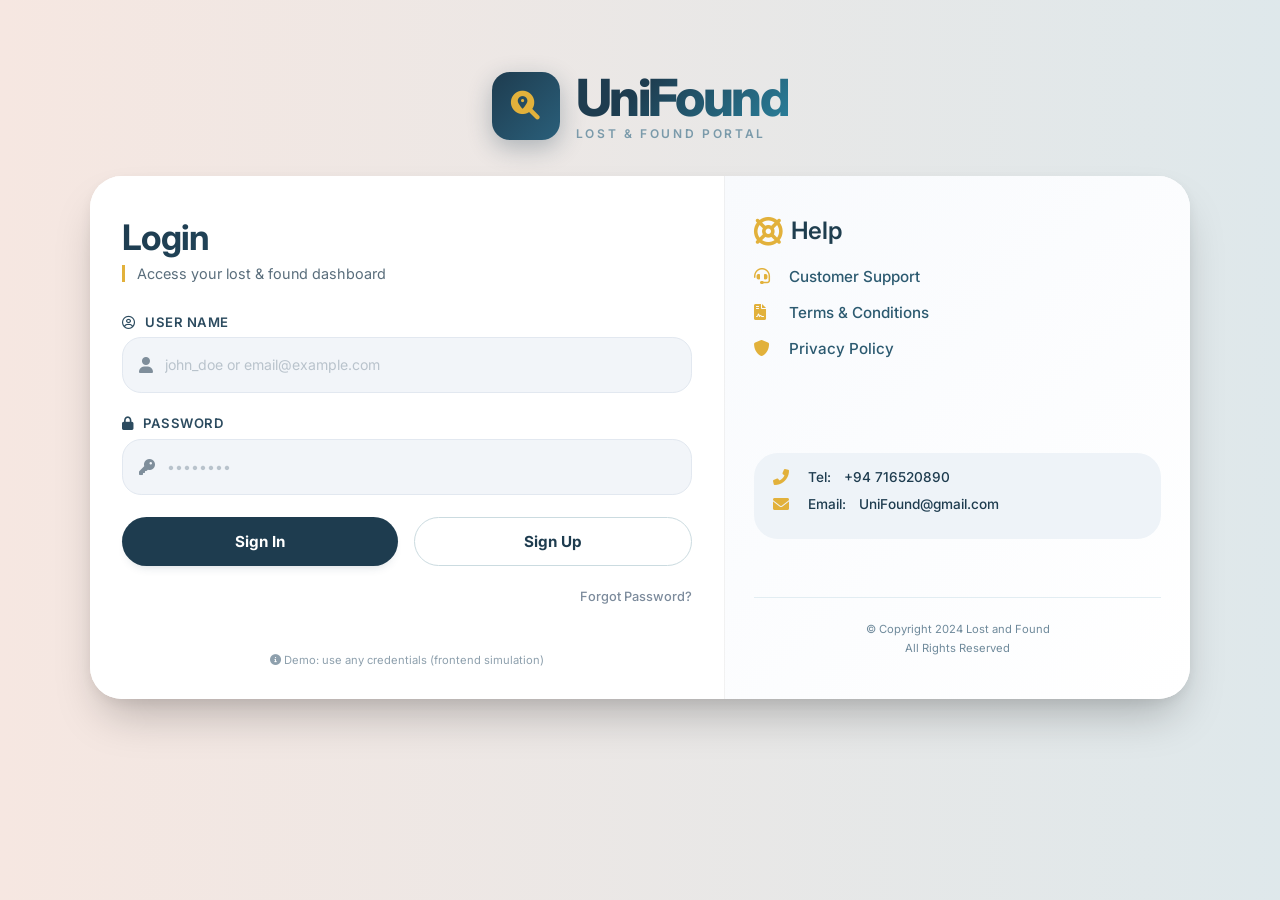
==== Login/Login.html @ 01e574b0 "Add files via upload" ====
<!DOCTYPE html>
<html lang="en">
<head>
  <meta charset="UTF-8">
  <meta name="viewport" content="width=device-width, initial-scale=1.0, user-scalable=yes">
  <title>UniFound - Lost and Found | Login Portal</title>
  <link href="https://fonts.googleapis.com/css2?family=Inter:opsz,wght@14..32,300;14..32,400;14..32,500;14..32,600;14..32,700&display=swap" rel="stylesheet">
  <link rel="stylesheet" href="https://cdnjs.cloudflare.com/ajax/libs/font-awesome/6.0.0-beta3/css/all.min.css">
  <style>
    * { margin: 0; padding: 0; box-sizing: border-box; }

    body {
      background: linear-gradient(270deg, #f6e7e1, #dff5c7, #c7e9f5, #f6e7e1);
      background-size: 600% 600%;
      animation: gradientMove 12s ease infinite;
      font-family: 'Inter', sans-serif;
      min-height: 100vh;
      padding: 1.5rem 1.5rem 3rem;
      display: flex;
      align-items: flex-start;
      justify-content: center;
    }

    @keyframes gradientMove {
      0%   { background-position: 0% 50%; }
      50%  { background-position: 100% 50%; }
      100% { background-position: 0% 50%; }
    }

    .page-wrapper {
      display: flex;
      flex-direction: column;
      align-items: center;
      width: 100%;
      padding-top: 3rem;
    }

    /* ── BRAND HEADER ── */
    .main-title {
      display: flex;
      align-items: center;
      justify-content: center;
      gap: 1rem;
      margin-bottom: 36px;
    }
    .brand-icon {
      width: 68px; height: 68px;
      background: linear-gradient(135deg, #1E3C4F, #2A5F7A);
      border-radius: 18px;
      display: flex; align-items: center; justify-content: center;
      box-shadow: 0 8px 24px rgba(30,60,79,0.3);
      flex-shrink: 0;
    }
    .brand-icon i { color: #e2b13b; font-size: 1.8rem; }
    .brand-text { display: flex; flex-direction: column; align-items: flex-start; line-height: 1; }
    .brand-name {
      font-size: 3.2rem; font-weight: 800; letter-spacing: -0.05em;
      background: linear-gradient(135deg, #1E3C4F 30%, #2A7F9A);
      -webkit-background-clip: text; background-clip: text; color: transparent;
    }
    .brand-tagline {
      font-size: 0.75rem; font-weight: 600; letter-spacing: 0.22em;
      text-transform: uppercase; color: #7a9aaa; margin-top: 5px;
    }

    /* ── VIEWS ── */
    .view { display: none; width: 100%; max-width: 1100px; }
    .view.active { display: block; }

    /* ── SHARED CARD ── */
    .card {
      width: 100%;
      background: #ffffff;
      border-radius: 2rem;
      box-shadow: 0 25px 45px -12px rgba(0,0,0,0.25), 0 4px 12px rgba(0,0,0,0.05);
      overflow: hidden;
    }

    /* ══════════════════════════════════
       LOGIN
    ══════════════════════════════════ */
    .login-grid { display: flex; flex-wrap: wrap; }

    .form-section {
      flex: 1.4; background: white;
      padding: 2.5rem 2rem 2rem;
    }
    .info-section {
      flex: 1;
      background: linear-gradient(135deg, #f8fafd 0%, #ffffff 100%);
      border-left: 1px solid rgba(0,0,0,0.05);
      padding: 2.5rem 1.8rem;
      display: flex; flex-direction: column; justify-content: space-between;
    }
    .login-title {
      font-size: 2.2rem; font-weight: 700; letter-spacing: -0.02em;
      background: linear-gradient(135deg, #1E3C4F, #2A5F7A);
      -webkit-background-clip: text; background-clip: text; color: transparent;
      margin-bottom: 0.4rem;
    }
    .login-sub {
      color: #5a6e7c; font-size: 0.9rem; font-weight: 400;
      margin-bottom: 2rem;
      border-left: 3px solid #e2b13b; padding-left: 0.75rem;
    }
    .help-heading {
      font-size: 1.5rem; font-weight: 600; color: #1f3e4f;
      margin-bottom: 1.2rem;
    }
    .help-links { list-style: none; margin-bottom: 2.5rem; }
    .help-links li { margin-bottom: 1rem; }
    .help-links a {
      text-decoration: none; font-weight: 500; color: #2c5a70;
      display: inline-flex; align-items: center; gap: 0.6rem;
      font-size: 0.95rem; transition: 0.2s;
    }
    .help-links a i { width: 1.6rem; font-size: 1rem; color: #e2b13b; }
    .help-links a:hover { color: #e2b13b; transform: translateX(4px); }

    .contact-details {
      margin-top: 1rem; background: #eef3f8;
      border-radius: 1.5rem; padding: 1rem 1.2rem;
    }
    .contact-details p {
      display: flex; align-items: center; gap: 0.8rem;
      font-size: 0.85rem; font-weight: 500; color: #1e3c4f; margin-bottom: 0.7rem;
    }
    .contact-details p i { width: 1.4rem; font-size: 1rem; color: #e2b13b; }
    .contact-details a { text-decoration: none; color: #1e3c4f; transition: color 0.2s; }
    .contact-details a:hover { color: #e2b13b; }
    .copyright {
      border-top: 1px solid #e2edf2; margin-top: 1.2rem;
      padding-top: 1.5rem; font-size: 0.7rem; color: #6f8a9b; text-align: center;
    }
    .copyright p { margin-bottom: 0.3rem; }

    /* ══════════════════════════════════
       REGISTER
    ══════════════════════════════════ */
    .reg-view .card { max-width: 780px; margin: 0 auto; }

    .reg-header {
      background: linear-gradient(135deg, #1E3C4F, #2A5F7A);
      padding: 2rem 2.5rem 1.6rem;
    }
    .reg-header-title {
      font-size: 1.8rem; font-weight: 700; color: #fff;
      letter-spacing: -0.02em; margin-bottom: 0.3rem;
    }
    .reg-header-sub {
      font-size: 0.85rem; color: rgba(255,255,255,0.65);
      border-left: 3px solid #e2b13b; padding-left: 0.75rem;
    }
    .reg-body { padding: 2rem 2.5rem 2.5rem; }

    .form-row { display: flex; gap: 1.2rem; flex-wrap: wrap; }
    .form-row .input-group { flex: 1; min-width: 200px; }

    .section-label {
      font-size: 0.7rem; font-weight: 700; letter-spacing: 0.15em;
      text-transform: uppercase; color: #b0c4cf;
      display: flex; align-items: center; gap: 0.6rem;
      margin: 0.4rem 0 1.2rem;
    }
    .section-label::before, .section-label::after {
      content: ''; flex: 1; height: 1px; background: #e8eff4;
    }

    .strength-bar-wrap {
      height: 4px; background: #e2e8f0; border-radius: 99px;
      margin-top: 6px; overflow: hidden;
    }
    .strength-bar { height: 100%; width: 0; border-radius: 99px; transition: width 0.3s, background 0.3s; }
    .strength-label { font-size: 0.7rem; color: #9aafba; margin-top: 3px; text-align: right; }

    .terms-row {
      display: flex; align-items: flex-start; gap: 0.75rem; margin-bottom: 1.6rem;
    }
    .terms-row input[type="checkbox"] {
      margin-top: 3px; accent-color: #1E3C4F;
      width: 16px; height: 16px; flex-shrink: 0; cursor: pointer;
    }
    .terms-row label { font-size: 0.8rem; color: #5a6e7c; line-height: 1.5; cursor: pointer; }
    .terms-row a { color: #1E3C4F; font-weight: 600; text-decoration: none; }
    .terms-row a:hover { color: #e2b13b; }

    .back-to-login {
      text-align: center; margin-top: 1.4rem;
      font-size: 0.82rem; color: #7c8b9c;
    }
    .back-to-login a {
      color: #1E3C4F; font-weight: 600; text-decoration: none; transition: color 0.2s;
    }
    .back-to-login a:hover { color: #e2b13b; }

    /* ══════════════════════════════════
       SHARED FORM ELEMENTS
    ══════════════════════════════════ */
    .input-group { margin-bottom: 1.4rem; display: flex; flex-direction: column; }
    .input-group label {
      font-size: 0.82rem; font-weight: 600;
      text-transform: uppercase; letter-spacing: 0.5px;
      color: #2c4b5f; margin-bottom: 0.45rem;
    }
    .input-wrapper {
      display: flex; align-items: center;
      background: #f2f5f9; border-radius: 1.2rem;
      padding: 0.5rem 1rem; border: 1px solid #e2e8f0; transition: all 0.2s;
    }
    .input-wrapper i { color: #7f8e9b; font-size: 1rem; margin-right: 0.75rem; }
    .input-wrapper input,
    .input-wrapper select {
      border: none; background: transparent; width: 100%;
      font-size: 0.95rem; font-weight: 500; padding: 0.6rem 0;
      outline: none; font-family: 'Inter', sans-serif; color: #1a2c3a;
    }
    .input-wrapper select { cursor: pointer; }
    .input-wrapper input::placeholder { color: #b9c3cc; font-weight: 400; font-size: 0.88rem; }
    .input-wrapper:focus-within {
      border-color: #e2b13b;
      box-shadow: 0 0 0 3px rgba(226,177,59,0.2);
      background: #fff;
    }

    .button-group, .btn-row {
      display: flex; flex-wrap: wrap; gap: 1rem;
      margin-top: 0.5rem; margin-bottom: 1.2rem;
    }
    .btn {
      flex: 1; padding: 0.88rem 0; border-radius: 2.5rem;
      font-weight: 700; font-size: 0.95rem; cursor: pointer;
      transition: all 0.2s ease; text-align: center;
      border: none; font-family: 'Inter', sans-serif;
    }
    .btn-signin, .btn-register {
      background: #1E3C4F; color: white;
      box-shadow: 0 6px 12px -8px rgba(30,60,79,0.3);
    }
    .btn-signin:hover, .btn-register:hover { background: #0f2e3f; transform: translateY(-2px); }
    .btn-signup, .btn-back {
      background: transparent; color: #1E3C4F; border: 1.5px solid #cbdbe0;
    }
    .btn-signup:hover, .btn-back:hover { background: #f0f4fa; border-color: #1E3C4F; }

    .forgot-link { text-align: right; margin: 0.5rem 0 1rem; }
    .forgot-link a {
      font-size: 0.8rem; color: #7c8b9c; text-decoration: none;
      font-weight: 500; transition: color 0.2s;
    }
    .forgot-link a:hover { color: #e2b13b; text-decoration: underline; }

    .toast-msg {
      background: #2c5a70; color: white;
      padding: 0.5rem 1rem; border-radius: 3rem;
      font-size: 0.75rem; font-weight: 500;
      text-align: center; margin-top: 0.75rem;
      opacity: 0; transition: opacity 0.2s; pointer-events: none;
    }
    .toast-msg.show { opacity: 1; }
    .demo-hint { font-size: 0.7rem; text-align: center; margin-top: 1rem; color: #8ea0ad; }

    /* ── RESPONSIVE ── */
    @media (max-width: 780px) {
      .login-grid { flex-direction: column; }
      .info-section { border-left: none; border-top: 1px solid #eef2f6; }
      .form-section { padding: 2rem 1.5rem; }
      .button-group, .btn-row { flex-direction: column; }
      .btn { width: 100%; }
      .reg-header, .reg-body { padding-left: 1.5rem; padding-right: 1.5rem; }
      .form-row { flex-direction: column; gap: 0; }
    }
  </style>
</head>
<body>
<div class="page-wrapper">

  <!-- BRAND (always visible) -->
  <div class="main-title">
    <div class="brand-icon"><i class="fas fa-search-location"></i></div>
    <div class="brand-text">
      <span class="brand-name">UniFound</span>
      <span class="brand-tagline">Lost &amp; Found Portal</span>
    </div>
  </div>

  <!-- ═══════════════════════════════
       VIEW 1 — LOGIN
  ═══════════════════════════════ -->
  <div id="loginView" class="view active">
    <div class="card">
      <div class="login-grid">

        <div class="form-section">
          <div class="login-title">Login</div>
          <div class="login-sub">Access your lost &amp; found dashboard</div>

          <form id="signinForm" action="#" method="post">
            <div class="input-group">
              <label><i class="far fa-user-circle" style="margin-right:6px;"></i> User Name</label>
              <div class="input-wrapper">
                <i class="fas fa-user"></i>
                <input type="text" id="username" name="username" placeholder="john_doe or email@example.com" autocomplete="username">
              </div>
            </div>

            <div class="input-group">
              <label><i class="fas fa-lock" style="margin-right:6px;"></i> Password</label>
              <div class="input-wrapper">
                <i class="fas fa-key"></i>
                <input type="password" id="password" name="password" placeholder="••••••••" autocomplete="current-password">
              </div>
            </div>

            <div class="button-group">
              <button type="submit" class="btn btn-signin">Sign In</button>
              <button type="button" class="btn btn-signup" id="signUpBtn">Sign Up</button>
            </div>

            <div class="forgot-link">
              <a href="#" id="forgotPasswordLink">Forgot Password?</a>
            </div>

            <div id="formFeedback" class="toast-msg"></div>
            <div class="demo-hint">
              <i class="fas fa-info-circle"></i> Demo: use any credentials (frontend simulation)
            </div>
          </form>
        </div>

        <div class="info-section">
          <div>
            <div class="help-heading">
              <i class="fas fa-life-ring" style="font-size:1.8rem;vertical-align:middle;margin-right:8px;color:#e2b13b;"></i>Help
            </div>
            <ul class="help-links">
              <li><a href="#" class="help-link-item" data-help="Customer Support"><i class="fas fa-headset"></i> Customer Support</a></li>
              <li><a href="#" class="help-link-item" data-help="Terms & Conditions"><i class="fas fa-file-contract"></i> Terms &amp; Conditions</a></li>
              <li><a href="#" class="help-link-item" data-help="Privacy Policy"><i class="fas fa-shield-alt"></i> Privacy Policy</a></li>
            </ul>
          </div>

          <div class="contact-details">
            <p><i class="fas fa-phone-alt"></i> Tel: <a href="tel:+94716520890">+94 716520890</a></p>
            <p><i class="fas fa-envelope"></i> Email: <a href="mailto:UniFound@gmail.com">UniFound@gmail.com</a></p>
          </div>

          <div class="copyright">
            <p>© Copyright 2024 Lost and Found</p>
            <p>All Rights Reserved</p>
          </div>
        </div>

      </div>
    </div>
  </div>

  <!-- ═══════════════════════════════
       VIEW 2 — REGISTER
  ═══════════════════════════════ -->
  <div id="registerView" class="view reg-view">
    <div class="card">

      <div class="reg-header">
        <div class="reg-header-title">
          <i class="fas fa-user-plus" style="margin-right:10px;color:#e2b13b;"></i>Create Account
        </div>
        <div class="reg-header-sub">Join UniFound and start reporting lost &amp; found items on campus</div>
      </div>

      <div class="reg-body">
        <form id="registerForm" novalidate>

          <div class="section-label">Personal Information</div>

          <div class="form-row">
            <div class="input-group">
              <label>First Name</label>
              <div class="input-wrapper">
                <i class="fas fa-id-badge"></i>
                <input type="text" id="firstName" placeholder="e.g. John" autocomplete="given-name">
              </div>
            </div>
            <div class="input-group">
              <label>Last Name</label>
              <div class="input-wrapper">
                <i class="fas fa-id-badge"></i>
                <input type="text" id="lastName" placeholder="e.g. Doe" autocomplete="family-name">
              </div>
            </div>
          </div>

          <div class="input-group">
            <label>University Email</label>
            <div class="input-wrapper">
              <i class="fas fa-envelope"></i>
              <input type="email" id="regEmail" placeholder="student@university.edu" autocomplete="email">
            </div>
          </div>

          <div class="form-row">
            <div class="input-group">
              <label>Student / Staff ID</label>
              <div class="input-wrapper">
                <i class="fas fa-hashtag"></i>
                <input type="text" id="studentId" placeholder="e.g. 20210001">
              </div>
            </div>
            <div class="input-group">
              <label>Faculty / Department</label>
              <div class="input-wrapper">
                <i class="fas fa-university"></i>
                <select id="faculty">
                  <option value="" disabled selected>Select your faculty</option>
                  <option>Faculty of Computing</option>
                  <option>Faculty of Engineering</option>
                  <option>Faculty of Business</option>
                  <option>Faculty of Science</option>
                  <option>Faculty of Arts</option>
                  <option>Faculty of Medicine</option>
                  <option>Administrative Staff</option>
                  <option>Other</option>
                </select>
              </div>
            </div>
          </div>

          <div class="section-label">Account Credentials</div>

          <div class="input-group">
            <label>Username</label>
            <div class="input-wrapper">
              <i class="fas fa-user-circle"></i>
              <input type="text" id="regUsername" placeholder="Choose a unique username" autocomplete="username">
            </div>
          </div>

          <div class="input-group">
            <label>Password</label>
            <div class="input-wrapper">
              <i class="fas fa-key"></i>
              <input type="password" id="regPassword" placeholder="Min. 8 characters" autocomplete="new-password">
            </div>
            <div class="strength-bar-wrap"><div class="strength-bar" id="strengthBar"></div></div>
            <div class="strength-label" id="strengthLabel"></div>
          </div>

          <div class="input-group">
            <label>Confirm Password</label>
            <div class="input-wrapper">
              <i class="fas fa-check-circle"></i>
              <input type="password" id="confirmPassword" placeholder="Re-enter your password" autocomplete="new-password">
            </div>
          </div>

          <div class="terms-row">
            <input type="checkbox" id="termsCheck">
            <label for="termsCheck">
              I agree to the <a href="#">Terms &amp; Conditions</a> and <a href="#">Privacy Policy</a> of UniFound.
            </label>
          </div>

          <div class="btn-row">
            <button type="button" class="btn btn-back" id="backBtn">
              <i class="fas fa-arrow-left" style="margin-right:6px;"></i>Back to Login
            </button>
            <button type="submit" class="btn btn-register">
              <i class="fas fa-user-plus" style="margin-right:6px;"></i>Create Account
            </button>
          </div>

          <div id="regFeedback" class="toast-msg"></div>
        </form>

        <div class="back-to-login">
          Already have an account? <a href="#" id="goToLoginLink">Sign in here</a>
        </div>
      </div>
    </div>
  </div>

</div><!-- /page-wrapper -->

<script>
document.addEventListener('DOMContentLoaded', function () {

  const loginView    = document.getElementById('loginView');
  const registerView = document.getElementById('registerView');

  function showLogin() {
    registerView.classList.remove('active');
    loginView.classList.add('active');
    window.scrollTo({ top: 0, behavior: 'smooth' });
  }

  function showRegister() {
    loginView.classList.remove('active');
    registerView.classList.add('active');
    window.scrollTo({ top: 0, behavior: 'smooth' });
  }

  /* ── LOGIN ── */
  const signinForm    = document.getElementById('signinForm');
  const signUpBtn     = document.getElementById('signUpBtn');
  const forgotLink    = document.getElementById('forgotPasswordLink');
  const feedbackDiv   = document.getElementById('formFeedback');
  const usernameInput = document.getElementById('username');
  const passwordInput = document.getElementById('password');

  function showMsg(el, text, isError) {
    el.innerText = text;
    el.style.backgroundColor = isError ? '#bc5a3c' : '#2c5a70';
    el.classList.add('show');
    setTimeout(() => el.classList.remove('show'), 2800);
  }

  signinForm.addEventListener('submit', function (e) {
    e.preventDefault();
    const u = usernameInput.value.trim();
    const p = passwordInput.value.trim();
    if (!u) { showMsg(feedbackDiv, '❓ Please enter your username', true); usernameInput.focus(); return; }
    if (!p) { showMsg(feedbackDiv, '🔒 Password cannot be empty', true); passwordInput.focus(); return; }
    showMsg(feedbackDiv, `✨ Welcome back, ${u}! (demo login successful)`, false);
  });

  signUpBtn.addEventListener('click', showRegister);

  forgotLink.addEventListener('click', function (e) {
    e.preventDefault();
    const hint = usernameInput.value.trim();
    if (hint) {
      showMsg(feedbackDiv, `📧 Password reset link sent to email associated with "${hint}" (demo)`, false);
    } else {
      showMsg(feedbackDiv, '🔑 Please enter your username first to reset password', true);
      usernameInput.focus();
    }
  });

  document.querySelectorAll('.help-link-item').forEach(link => {
    link.addEventListener('click', function (e) {
      e.preventDefault();
      const txt = e.currentTarget.getAttribute('data-help') || e.currentTarget.innerText.trim();
      showMsg(feedbackDiv, `ℹ️ ${txt} page — demo information (coming soon)`, false);
    });
  });

  /* ── REGISTER ── */
  const registerForm  = document.getElementById('registerForm');
  const backBtn       = document.getElementById('backBtn');
  const goToLoginLink = document.getElementById('goToLoginLink');
  const regFeedback   = document.getElementById('regFeedback');
  const regPassword   = document.getElementById('regPassword');
  const strengthBar   = document.getElementById('strengthBar');
  const strengthLabel = document.getElementById('strengthLabel');

  backBtn.addEventListener('click', showLogin);
  goToLoginLink.addEventListener('click', function (e) { e.preventDefault(); showLogin(); });

  regPassword.addEventListener('input', function () {
    const v = this.value;
    let score = 0;
    if (v.length >= 8)           score++;
    if (/[A-Z]/.test(v))         score++;
    if (/[0-9]/.test(v))         score++;
    if (/[^A-Za-z0-9]/.test(v))  score++;
    const levels = [
      { w: '0%',   bg: 'transparent', lbl: '' },
      { w: '25%',  bg: '#e05252',     lbl: 'Weak' },
      { w: '50%',  bg: '#e2b13b',     lbl: 'Fair' },
      { w: '75%',  bg: '#4fb3d4',     lbl: 'Good' },
      { w: '100%', bg: '#4caf7d',     lbl: 'Strong' },
    ];
    const lvl = levels[score] || levels[0];
    strengthBar.style.width      = lvl.w;
    strengthBar.style.background = lvl.bg;
    strengthLabel.textContent    = lvl.lbl;
    strengthLabel.style.color    = lvl.bg;
  });

  registerForm.addEventListener('submit', function (e) {
    e.preventDefault();
    const firstName = document.getElementById('firstName').value.trim();
    const lastName  = document.getElementById('lastName').value.trim();
    const email     = document.getElementById('regEmail').value.trim();
    const studentId = document.getElementById('studentId').value.trim();
    const faculty   = document.getElementById('faculty').value;
    const username  = document.getElementById('regUsername').value.trim();
    const password  = regPassword.value;
    const confirm   = document.getElementById('confirmPassword').value;
    const terms     = document.getElementById('termsCheck').checked;

    if (!firstName)                     { showMsg(regFeedback, '❗ Please enter your first name.', true);            return; }
    if (!lastName)                      { showMsg(regFeedback, '❗ Please enter your last name.', true);             return; }
    if (!email || !email.includes('@')) { showMsg(regFeedback, '📧 Please enter a valid email address.', true);     return; }
    if (!studentId)                     { showMsg(regFeedback, '🪪 Please enter your Student/Staff ID.', true);     return; }
    if (!faculty)                       { showMsg(regFeedback, '🏛️ Please select your faculty.', true);             return; }
    if (!username)                      { showMsg(regFeedback, '👤 Please choose a username.', true);               return; }
    if (password.length < 8)            { showMsg(regFeedback, '🔐 Password must be at least 8 characters.', true); return; }
    if (password !== confirm)           { showMsg(regFeedback, '🔑 Passwords do not match.', true);                 return; }
    if (!terms)                         { showMsg(regFeedback, '📋 Please accept the Terms & Conditions.', true);   return; }

    showMsg(regFeedback, `🎉 Welcome, ${firstName}! Account created. Returning to login…`, false);
    setTimeout(showLogin, 2600);
  });

});
</script>
</body>
</html>
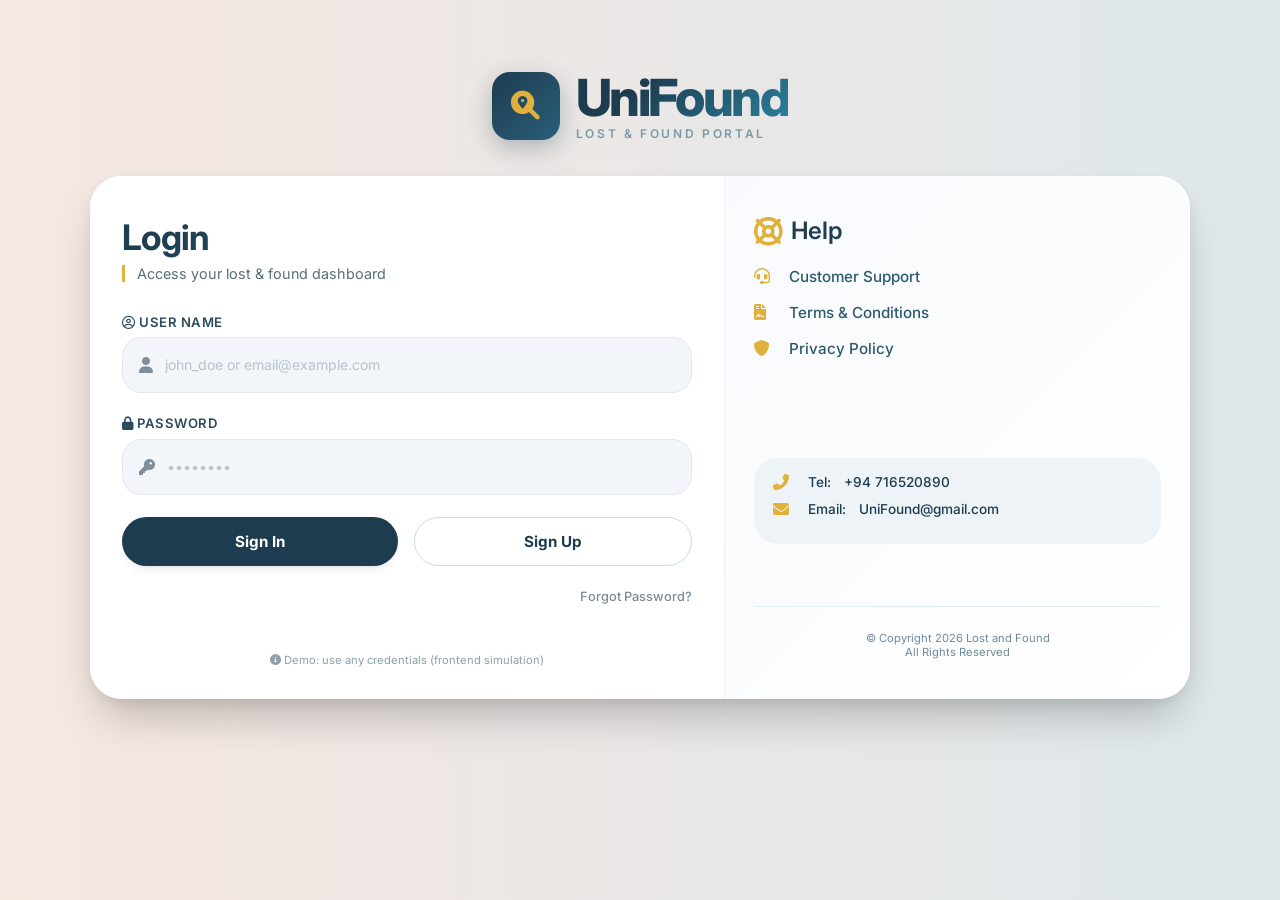
==== commit 26b4c93a: "Update print statement from 'Hello' to 'Goodbye'" ====
--- a/Login/Login.html
+++ b/Login/Login.html
@@ -1,608 +1,1549 @@
 <!DOCTYPE html>
 <html lang="en">
 <head>
-  <meta charset="UTF-8">
-  <meta name="viewport" content="width=device-width, initial-scale=1.0, user-scalable=yes">
-  <title>UniFound - Lost and Found | Login Portal</title>
-  <link href="https://fonts.googleapis.com/css2?family=Inter:opsz,wght@14..32,300;14..32,400;14..32,500;14..32,600;14..32,700&display=swap" rel="stylesheet">
-  <link rel="stylesheet" href="https://cdnjs.cloudflare.com/ajax/libs/font-awesome/6.0.0-beta3/css/all.min.css">
-  <style>
-    * { margin: 0; padding: 0; box-sizing: border-box; }
-
-    body {
-      background: linear-gradient(270deg, #f6e7e1, #dff5c7, #c7e9f5, #f6e7e1);
-      background-size: 600% 600%;
-      animation: gradientMove 12s ease infinite;
-      font-family: 'Inter', sans-serif;
-      min-height: 100vh;
-      padding: 1.5rem 1.5rem 3rem;
-      display: flex;
-      align-items: flex-start;
-      justify-content: center;
-    }
-
-    @keyframes gradientMove {
-      0%   { background-position: 0% 50%; }
-      50%  { background-position: 100% 50%; }
-      100% { background-position: 0% 50%; }
-    }
-
-    .page-wrapper {
-      display: flex;
-      flex-direction: column;
-      align-items: center;
-      width: 100%;
-      padding-top: 3rem;
-    }
-
-    /* ── BRAND HEADER ── */
-    .main-title {
-      display: flex;
-      align-items: center;
-      justify-content: center;
-      gap: 1rem;
-      margin-bottom: 36px;
-    }
-    .brand-icon {
-      width: 68px; height: 68px;
-      background: linear-gradient(135deg, #1E3C4F, #2A5F7A);
-      border-radius: 18px;
-      display: flex; align-items: center; justify-content: center;
-      box-shadow: 0 8px 24px rgba(30,60,79,0.3);
-      flex-shrink: 0;
-    }
-    .brand-icon i { color: #e2b13b; font-size: 1.8rem; }
-    .brand-text { display: flex; flex-direction: column; align-items: flex-start; line-height: 1; }
-    .brand-name {
-      font-size: 3.2rem; font-weight: 800; letter-spacing: -0.05em;
-      background: linear-gradient(135deg, #1E3C4F 30%, #2A7F9A);
-      -webkit-background-clip: text; background-clip: text; color: transparent;
-    }
-    .brand-tagline {
-      font-size: 0.75rem; font-weight: 600; letter-spacing: 0.22em;
-      text-transform: uppercase; color: #7a9aaa; margin-top: 5px;
-    }
-
-    /* ── VIEWS ── */
-    .view { display: none; width: 100%; max-width: 1100px; }
-    .view.active { display: block; }
-
-    /* ── SHARED CARD ── */
-    .card {
-      width: 100%;
-      background: #ffffff;
-      border-radius: 2rem;
-      box-shadow: 0 25px 45px -12px rgba(0,0,0,0.25), 0 4px 12px rgba(0,0,0,0.05);
-      overflow: hidden;
-    }
-
-    /* ══════════════════════════════════
-       LOGIN
-    ══════════════════════════════════ */
-    .login-grid { display: flex; flex-wrap: wrap; }
-
-    .form-section {
-      flex: 1.4; background: white;
-      padding: 2.5rem 2rem 2rem;
-    }
-    .info-section {
-      flex: 1;
-      background: linear-gradient(135deg, #f8fafd 0%, #ffffff 100%);
-      border-left: 1px solid rgba(0,0,0,0.05);
-      padding: 2.5rem 1.8rem;
-      display: flex; flex-direction: column; justify-content: space-between;
-    }
-    .login-title {
-      font-size: 2.2rem; font-weight: 700; letter-spacing: -0.02em;
-      background: linear-gradient(135deg, #1E3C4F, #2A5F7A);
-      -webkit-background-clip: text; background-clip: text; color: transparent;
-      margin-bottom: 0.4rem;
-    }
-    .login-sub {
-      color: #5a6e7c; font-size: 0.9rem; font-weight: 400;
-      margin-bottom: 2rem;
-      border-left: 3px solid #e2b13b; padding-left: 0.75rem;
-    }
-    .help-heading {
-      font-size: 1.5rem; font-weight: 600; color: #1f3e4f;
-      margin-bottom: 1.2rem;
-    }
-    .help-links { list-style: none; margin-bottom: 2.5rem; }
-    .help-links li { margin-bottom: 1rem; }
-    .help-links a {
-      text-decoration: none; font-weight: 500; color: #2c5a70;
-      display: inline-flex; align-items: center; gap: 0.6rem;
-      font-size: 0.95rem; transition: 0.2s;
-    }
-    .help-links a i { width: 1.6rem; font-size: 1rem; color: #e2b13b; }
-    .help-links a:hover { color: #e2b13b; transform: translateX(4px); }
-
-    .contact-details {
-      margin-top: 1rem; background: #eef3f8;
-      border-radius: 1.5rem; padding: 1rem 1.2rem;
-    }
-    .contact-details p {
-      display: flex; align-items: center; gap: 0.8rem;
-      font-size: 0.85rem; font-weight: 500; color: #1e3c4f; margin-bottom: 0.7rem;
-    }
-    .contact-details p i { width: 1.4rem; font-size: 1rem; color: #e2b13b; }
-    .contact-details a { text-decoration: none; color: #1e3c4f; transition: color 0.2s; }
-    .contact-details a:hover { color: #e2b13b; }
-    .copyright {
-      border-top: 1px solid #e2edf2; margin-top: 1.2rem;
-      padding-top: 1.5rem; font-size: 0.7rem; color: #6f8a9b; text-align: center;
-    }
-    .copyright p { margin-bottom: 0.3rem; }
-
-    /* ══════════════════════════════════
-       REGISTER
-    ══════════════════════════════════ */
-    .reg-view .card { max-width: 780px; margin: 0 auto; }
-
-    .reg-header {
-      background: linear-gradient(135deg, #1E3C4F, #2A5F7A);
-      padding: 2rem 2.5rem 1.6rem;
-    }
-    .reg-header-title {
-      font-size: 1.8rem; font-weight: 700; color: #fff;
-      letter-spacing: -0.02em; margin-bottom: 0.3rem;
-    }
-    .reg-header-sub {
-      font-size: 0.85rem; color: rgba(255,255,255,0.65);
-      border-left: 3px solid #e2b13b; padding-left: 0.75rem;
-    }
-    .reg-body { padding: 2rem 2.5rem 2.5rem; }
-
-    .form-row { display: flex; gap: 1.2rem; flex-wrap: wrap; }
-    .form-row .input-group { flex: 1; min-width: 200px; }
-
-    .section-label {
-      font-size: 0.7rem; font-weight: 700; letter-spacing: 0.15em;
-      text-transform: uppercase; color: #b0c4cf;
-      display: flex; align-items: center; gap: 0.6rem;
-      margin: 0.4rem 0 1.2rem;
-    }
-    .section-label::before, .section-label::after {
-      content: ''; flex: 1; height: 1px; background: #e8eff4;
-    }
-
-    .strength-bar-wrap {
-      height: 4px; background: #e2e8f0; border-radius: 99px;
-      margin-top: 6px; overflow: hidden;
-    }
-    .strength-bar { height: 100%; width: 0; border-radius: 99px; transition: width 0.3s, background 0.3s; }
-    .strength-label { font-size: 0.7rem; color: #9aafba; margin-top: 3px; text-align: right; }
-
-    .terms-row {
-      display: flex; align-items: flex-start; gap: 0.75rem; margin-bottom: 1.6rem;
-    }
-    .terms-row input[type="checkbox"] {
-      margin-top: 3px; accent-color: #1E3C4F;
-      width: 16px; height: 16px; flex-shrink: 0; cursor: pointer;
-    }
-    .terms-row label { font-size: 0.8rem; color: #5a6e7c; line-height: 1.5; cursor: pointer; }
-    .terms-row a { color: #1E3C4F; font-weight: 600; text-decoration: none; }
-    .terms-row a:hover { color: #e2b13b; }
-
-    .back-to-login {
-      text-align: center; margin-top: 1.4rem;
-      font-size: 0.82rem; color: #7c8b9c;
-    }
-    .back-to-login a {
-      color: #1E3C4F; font-weight: 600; text-decoration: none; transition: color 0.2s;
-    }
-    .back-to-login a:hover { color: #e2b13b; }
-
-    /* ══════════════════════════════════
-       SHARED FORM ELEMENTS
-    ══════════════════════════════════ */
-    .input-group { margin-bottom: 1.4rem; display: flex; flex-direction: column; }
-    .input-group label {
-      font-size: 0.82rem; font-weight: 600;
-      text-transform: uppercase; letter-spacing: 0.5px;
-      color: #2c4b5f; margin-bottom: 0.45rem;
-    }
-    .input-wrapper {
-      display: flex; align-items: center;
-      background: #f2f5f9; border-radius: 1.2rem;
-      padding: 0.5rem 1rem; border: 1px solid #e2e8f0; transition: all 0.2s;
-    }
-    .input-wrapper i { color: #7f8e9b; font-size: 1rem; margin-right: 0.75rem; }
-    .input-wrapper input,
-    .input-wrapper select {
-      border: none; background: transparent; width: 100%;
-      font-size: 0.95rem; font-weight: 500; padding: 0.6rem 0;
-      outline: none; font-family: 'Inter', sans-serif; color: #1a2c3a;
-    }
-    .input-wrapper select { cursor: pointer; }
-    .input-wrapper input::placeholder { color: #b9c3cc; font-weight: 400; font-size: 0.88rem; }
-    .input-wrapper:focus-within {
-      border-color: #e2b13b;
-      box-shadow: 0 0 0 3px rgba(226,177,59,0.2);
-      background: #fff;
-    }
-
-    .button-group, .btn-row {
-      display: flex; flex-wrap: wrap; gap: 1rem;
-      margin-top: 0.5rem; margin-bottom: 1.2rem;
-    }
-    .btn {
-      flex: 1; padding: 0.88rem 0; border-radius: 2.5rem;
-      font-weight: 700; font-size: 0.95rem; cursor: pointer;
-      transition: all 0.2s ease; text-align: center;
-      border: none; font-family: 'Inter', sans-serif;
-    }
-    .btn-signin, .btn-register {
-      background: #1E3C4F; color: white;
-      box-shadow: 0 6px 12px -8px rgba(30,60,79,0.3);
-    }
-    .btn-signin:hover, .btn-register:hover { background: #0f2e3f; transform: translateY(-2px); }
-    .btn-signup, .btn-back {
-      background: transparent; color: #1E3C4F; border: 1.5px solid #cbdbe0;
-    }
-    .btn-signup:hover, .btn-back:hover { background: #f0f4fa; border-color: #1E3C4F; }
-
-    .forgot-link { text-align: right; margin: 0.5rem 0 1rem; }
-    .forgot-link a {
-      font-size: 0.8rem; color: #7c8b9c; text-decoration: none;
-      font-weight: 500; transition: color 0.2s;
-    }
-    .forgot-link a:hover { color: #e2b13b; text-decoration: underline; }
-
-    .toast-msg {
-      background: #2c5a70; color: white;
-      padding: 0.5rem 1rem; border-radius: 3rem;
-      font-size: 0.75rem; font-weight: 500;
-      text-align: center; margin-top: 0.75rem;
-      opacity: 0; transition: opacity 0.2s; pointer-events: none;
-    }
-    .toast-msg.show { opacity: 1; }
-    .demo-hint { font-size: 0.7rem; text-align: center; margin-top: 1rem; color: #8ea0ad; }
-
-    /* ── RESPONSIVE ── */
-    @media (max-width: 780px) {
-      .login-grid { flex-direction: column; }
-      .info-section { border-left: none; border-top: 1px solid #eef2f6; }
-      .form-section { padding: 2rem 1.5rem; }
-      .button-group, .btn-row { flex-direction: column; }
-      .btn { width: 100%; }
-      .reg-header, .reg-body { padding-left: 1.5rem; padding-right: 1.5rem; }
-      .form-row { flex-direction: column; gap: 0; }
-    }
-  </style>
+    <meta charset="UTF-8">
+    <meta name="viewport" content="width=device-width, initial-scale=1.0, user-scalable=yes">
+    <title>UniFound - Lost and Found Portal</title>
+    <link href="https://fonts.googleapis.com/css2?family=Inter:opsz,wght@14..32,300;14..32,400;14..32,500;14..32,600;14..32,700&display=swap" rel="stylesheet">
+    <link rel="stylesheet" href="https://cdnjs.cloudflare.com/ajax/libs/font-awesome/6.0.0-beta3/css/all.min.css">
+    <style>
+        /* All your existing styles remain exactly the same */
+        * {
+            margin: 0;
+            padding: 0;
+            box-sizing: border-box;
+        }
+
+        /* Auth Screen Styles */
+        .auth-container {
+            background: linear-gradient(270deg, #f6e7e1, #dff5c7, #c7e9f5, #f6e7e1);
+            background-size: 600% 600%;
+            animation: gradientMove 12s ease infinite;
+            font-family: 'Inter', sans-serif;
+            min-height: 100vh;
+            padding: 1.5rem 1.5rem 3rem;
+            display: flex;
+            align-items: flex-start;
+            justify-content: center;
+        }
+
+        @keyframes gradientMove {
+            0% { background-position: 0% 50%; }
+            50% { background-position: 100% 50%; }
+            100% { background-position: 0% 50%; }
+        }
+
+        .page-wrapper {
+            display: flex;
+            flex-direction: column;
+            align-items: center;
+            width: 100%;
+            padding-top: 3rem;
+        }
+
+        .main-title {
+            display: flex;
+            align-items: center;
+            justify-content: center;
+            gap: 1rem;
+            margin-bottom: 36px;
+        }
+        .brand-icon {
+            width: 68px; height: 68px;
+            background: linear-gradient(135deg, #1E3C4F, #2A5F7A);
+            border-radius: 18px;
+            display: flex; align-items: center; justify-content: center;
+            box-shadow: 0 8px 24px rgba(30,60,79,0.3);
+            flex-shrink: 0;
+        }
+        .brand-icon i { color: #e2b13b; font-size: 1.8rem; }
+        .brand-text { display: flex; flex-direction: column; align-items: flex-start; line-height: 1; }
+        .brand-name {
+            font-size: 3.2rem; font-weight: 800; letter-spacing: -0.05em;
+            background: linear-gradient(135deg, #1E3C4F 30%, #2A7F9A);
+            -webkit-background-clip: text; background-clip: text; color: transparent;
+        }
+        .brand-tagline {
+            font-size: 0.75rem; font-weight: 600; letter-spacing: 0.22em;
+            text-transform: uppercase; color: #7a9aaa; margin-top: 5px;
+        }
+
+        .view { display: none; width: 100%; max-width: 1100px; }
+        .view.active { display: block; }
+
+        .card {
+            width: 100%;
+            background: #ffffff;
+            border-radius: 2rem;
+            box-shadow: 0 25px 45px -12px rgba(0,0,0,0.25), 0 4px 12px rgba(0,0,0,0.05);
+            overflow: hidden;
+        }
+
+        .login-grid { display: flex; flex-wrap: wrap; }
+        .form-section {
+            flex: 1.4; background: white;
+            padding: 2.5rem 2rem 2rem;
+        }
+        .info-section {
+            flex: 1;
+            background: linear-gradient(135deg, #f8fafd 0%, #ffffff 100%);
+            border-left: 1px solid rgba(0,0,0,0.05);
+            padding: 2.5rem 1.8rem;
+            display: flex; flex-direction: column; justify-content: space-between;
+        }
+        .login-title {
+            font-size: 2.2rem; font-weight: 700; letter-spacing: -0.02em;
+            background: linear-gradient(135deg, #1E3C4F, #2A5F7A);
+            -webkit-background-clip: text; background-clip: text; color: transparent;
+            margin-bottom: 0.4rem;
+        }
+        .login-sub {
+            color: #5a6e7c; font-size: 0.9rem; font-weight: 400;
+            margin-bottom: 2rem;
+            border-left: 3px solid #e2b13b; padding-left: 0.75rem;
+        }
+        .help-heading {
+            font-size: 1.5rem; font-weight: 600; color: #1f3e4f;
+            margin-bottom: 1.2rem;
+        }
+        .help-links { list-style: none; margin-bottom: 2.5rem; }
+        .help-links li { margin-bottom: 1rem; }
+        .help-links a {
+            text-decoration: none; font-weight: 500; color: #2c5a70;
+            display: inline-flex; align-items: center; gap: 0.6rem;
+            font-size: 0.95rem; transition: 0.2s;
+        }
+        .help-links a i { width: 1.6rem; font-size: 1rem; color: #e2b13b; }
+        .help-links a:hover { color: #e2b13b; transform: translateX(4px); }
+
+        .contact-details {
+            margin-top: 1rem; background: #eef3f8;
+            border-radius: 1.5rem; padding: 1rem 1.2rem;
+        }
+        .contact-details p {
+            display: flex; align-items: center; gap: 0.8rem;
+            font-size: 0.85rem; font-weight: 500; color: #1e3c4f; margin-bottom: 0.7rem;
+        }
+        .contact-details p i { width: 1.4rem; font-size: 1rem; color: #e2b13b; }
+        .contact-details a { text-decoration: none; color: #1e3c4f; transition: color 0.2s; }
+        .contact-details a:hover { color: #e2b13b; }
+        .copyright {
+            border-top: 1px solid #e2edf2; margin-top: 1.2rem;
+            padding-top: 1.5rem; font-size: 0.7rem; color: #6f8a9b; text-align: center;
+        }
+
+        .input-group { margin-bottom: 1.4rem; display: flex; flex-direction: column; }
+        .input-group label {
+            font-size: 0.82rem; font-weight: 600;
+            text-transform: uppercase; letter-spacing: 0.5px;
+            color: #2c4b5f; margin-bottom: 0.45rem;
+        }
+        .input-wrapper {
+            display: flex; align-items: center;
+            background: #f2f5f9; border-radius: 1.2rem;
+            padding: 0.5rem 1rem; border: 1px solid #e2e8f0; transition: all 0.2s;
+        }
+        .input-wrapper i { color: #7f8e9b; font-size: 1rem; margin-right: 0.75rem; }
+        .input-wrapper input,
+        .input-wrapper select {
+            border: none; background: transparent; width: 100%;
+            font-size: 0.95rem; font-weight: 500; padding: 0.6rem 0;
+            outline: none; font-family: 'Inter', sans-serif; color: #1a2c3a;
+        }
+        .input-wrapper select { cursor: pointer; }
+        .input-wrapper input::placeholder { color: #b9c3cc; font-weight: 400; font-size: 0.88rem; }
+        .input-wrapper:focus-within {
+            border-color: #e2b13b;
+            box-shadow: 0 0 0 3px rgba(226,177,59,0.2);
+            background: #fff;
+        }
+
+        .button-group, .btn-row {
+            display: flex; flex-wrap: wrap; gap: 1rem;
+            margin-top: 0.5rem; margin-bottom: 1.2rem;
+        }
+        .btn {
+            flex: 1; padding: 0.88rem 0; border-radius: 2.5rem;
+            font-weight: 700; font-size: 0.95rem; cursor: pointer;
+            transition: all 0.2s ease; text-align: center;
+            border: none; font-family: 'Inter', sans-serif;
+        }
+        .btn-signin, .btn-register {
+            background: #1E3C4F; color: white;
+            box-shadow: 0 6px 12px -8px rgba(30,60,79,0.3);
+        }
+        .btn-signin:hover, .btn-register:hover { background: #0f2e3f; transform: translateY(-2px); }
+        .btn-signup, .btn-back {
+            background: transparent; color: #1E3C4F; border: 1.5px solid #cbdbe0;
+        }
+        .btn-signup:hover, .btn-back:hover { background: #f0f4fa; border-color: #1E3C4F; }
+
+        .forgot-link { text-align: right; margin: 0.5rem 0 1rem; }
+        .forgot-link a {
+            font-size: 0.8rem; color: #7c8b9c; text-decoration: none;
+            font-weight: 500; transition: color 0.2s;
+        }
+        .forgot-link a:hover { color: #e2b13b; text-decoration: underline; }
+
+        .toast-msg {
+            background: #2c5a70; color: white;
+            padding: 0.5rem 1rem; border-radius: 3rem;
+            font-size: 0.75rem; font-weight: 500;
+            text-align: center; margin-top: 0.75rem;
+            opacity: 0; transition: opacity 0.2s; pointer-events: none;
+        }
+        .toast-msg.show { opacity: 1; }
+        .demo-hint { font-size: 0.7rem; text-align: center; margin-top: 1rem; color: #8ea0ad; }
+
+        .reg-view .card { max-width: 780px; margin: 0 auto; }
+        .reg-header {
+            background: linear-gradient(135deg, #1E3C4F, #2A5F7A);
+            padding: 2rem 2.5rem 1.6rem;
+        }
+        .reg-header-title {
+            font-size: 1.8rem; font-weight: 700; color: #fff;
+            letter-spacing: -0.02em; margin-bottom: 0.3rem;
+        }
+        .reg-header-sub {
+            font-size: 0.85rem; color: rgba(255,255,255,0.65);
+            border-left: 3px solid #e2b13b; padding-left: 0.75rem;
+        }
+        .reg-body { padding: 2rem 2.5rem 2.5rem; }
+        .form-row { display: flex; gap: 1.2rem; flex-wrap: wrap; }
+        .form-row .input-group { flex: 1; min-width: 200px; }
+        .section-label {
+            font-size: 0.7rem; font-weight: 700; letter-spacing: 0.15em;
+            text-transform: uppercase; color: #b0c4cf;
+            display: flex; align-items: center; gap: 0.6rem;
+            margin: 0.4rem 0 1.2rem;
+        }
+        .section-label::before, .section-label::after {
+            content: ''; flex: 1; height: 1px; background: #e8eff4;
+        }
+        .strength-bar-wrap {
+            height: 4px; background: #e2e8f0; border-radius: 99px;
+            margin-top: 6px; overflow: hidden;
+        }
+        .strength-bar { height: 100%; width: 0; border-radius: 99px; transition: width 0.3s, background 0.3s; }
+        .strength-label { font-size: 0.7rem; color: #9aafba; margin-top: 3px; text-align: right; }
+        .terms-row {
+            display: flex; align-items: flex-start; gap: 0.75rem; margin-bottom: 1.6rem;
+        }
+        .terms-row input[type="checkbox"] {
+            margin-top: 3px; accent-color: #1E3C4F;
+            width: 16px; height: 16px; flex-shrink: 0; cursor: pointer;
+        }
+        .terms-row label { font-size: 0.8rem; color: #5a6e7c; line-height: 1.5; cursor: pointer; }
+        .terms-row a { color: #1E3C4F; font-weight: 600; text-decoration: none; }
+        .terms-row a:hover { color: #e2b13b; }
+        .back-to-login {
+            text-align: center; margin-top: 1.4rem;
+            font-size: 0.82rem; color: #7c8b9c;
+        }
+        .back-to-login a {
+            color: #1E3C4F; font-weight: 600; text-decoration: none; transition: color 0.2s;
+        }
+        .back-to-login a:hover { color: #e2b13b; }
+
+        @media (max-width: 780px) {
+            .login-grid { flex-direction: column; }
+            .info-section { border-left: none; border-top: 1px solid #eef2f6; }
+            .form-section { padding: 2rem 1.5rem; }
+            .button-group, .btn-row { flex-direction: column; }
+            .btn { width: 100%; }
+            .reg-header, .reg-body { padding-left: 1.5rem; padding-right: 1.5rem; }
+            .form-row { flex-direction: column; gap: 0; }
+        }
+
+        /* Original Home Page Styles - PRESERVED EXACTLY */
+        :root {
+            --primary-red: #e74c3c;
+            --primary-green: #27ae60;
+            --text-dark: #2c3e50;
+            --text-light: #666;
+            --bg-gradient-start: #fff5f5;
+            --bg-gradient-end: #f0fff4;
+            --white: #ffffff;
+            --shadow: 0 4px 6px rgba(0, 0, 0, 0.1);
+            --shadow-hover: 0 8px 15px rgba(0, 0, 0, 0.2);
+        }
+
+        .home-container {
+            font-family: 'Segoe UI', Tahoma, Geneva, Verdana, sans-serif;
+            background: linear-gradient(135deg, var(--bg-gradient-start) 0%, var(--bg-gradient-end) 100%);
+            min-height: 100vh;
+            color: var(--text-dark);
+            overflow-x: hidden;
+        }
+
+        .navbar {
+            display: flex;
+            justify-content: space-between;
+            align-items: center;
+            padding: 1rem 5%;
+            background: rgba(255, 255, 255, 0.9);
+            backdrop-filter: blur(10px);
+            position: fixed;
+            width: 100%;
+            top: 0;
+            z-index: 1000;
+            box-shadow: 0 2px 10px rgba(0, 0, 0, 0.05);
+            animation: slideDown 0.5s ease-out;
+        }
+
+        @keyframes slideDown {
+            from { transform: translateY(-100%); opacity: 0; }
+            to { transform: translateY(0); opacity: 1; }
+        }
+
+        .logo {
+            display: flex;
+            align-items: center;
+            gap: 0.5rem;
+            font-weight: bold;
+            font-size: 1.5rem;
+            color: var(--text-dark);
+        }
+
+        .logo-icon {
+            width: 40px;
+            height: 40px;
+            background: linear-gradient(135deg, #f39c12, #e74c3c);
+            border-radius: 8px;
+            display: flex;
+            align-items: center;
+            justify-content: center;
+            font-size: 1.5rem;
+            animation: bounce 2s infinite;
+        }
+
+        @keyframes bounce {
+            0%, 100% { transform: translateY(0); }
+            50% { transform: translateY(-5px); }
+        }
+
+        .nav-links {
+            display: flex;
+            gap: 2rem;
+            list-style: none;
+        }
+
+        .nav-links a {
+            text-decoration: none;
+            color: var(--text-dark);
+            font-weight: 500;
+            transition: all 0.3s ease;
+            position: relative;
+            cursor: pointer;
+        }
+
+        .nav-links a::after {
+            content: '';
+            position: absolute;
+            bottom: -5px;
+            left: 0;
+            width: 0;
+            height: 2px;
+            background: var(--primary-green);
+            transition: width 0.3s ease;
+        }
+
+        .nav-links a:hover::after,
+        .nav-links a.active::after {
+            width: 100%;
+        }
+
+        .nav-links a:hover {
+            color: var(--primary-green);
+            transform: translateY(-2px);
+        }
+
+        .btn-signout {
+            padding: 0.5rem 1.5rem;
+            border: 2px solid var(--text-dark);
+            background: transparent;
+            border-radius: 25px;
+            cursor: pointer;
+            font-weight: 600;
+            transition: all 0.3s ease;
+        }
+
+        .btn-signout:hover {
+            background: var(--text-dark);
+            color: white;
+            transform: scale(1.05);
+        }
+
+        .hero {
+            display: flex;
+            align-items: center;
+            justify-content: space-between;
+            padding: 8rem 5% 4rem;
+            min-height: 80vh;
+            gap: 4rem;
+        }
+
+        .hero-content {
+            flex: 1;
+            max-width: 600px;
+            animation: fadeInLeft 1s ease-out;
+        }
+
+        @keyframes fadeInLeft {
+            from { opacity: 0; transform: translateX(-50px); }
+            to { opacity: 1; transform: translateX(0); }
+        }
+
+        .hero-title {
+            font-size: 4rem;
+            line-height: 1.1;
+            margin-bottom: 1.5rem;
+            font-weight: 800;
+        }
+
+        .hero-title .highlight-red {
+            color: var(--primary-red);
+            display: inline-block;
+            animation: pulse 2s infinite;
+        }
+
+        .hero-title .highlight-green {
+            color: var(--primary-green);
+            display: inline-block;
+        }
+
+        @keyframes pulse {
+            0%, 100% { transform: scale(1); }
+            50% { transform: scale(1.02); }
+        }
+
+        .hero-subtitle {
+            font-size: 1.1rem;
+            color: var(--text-light);
+            margin-bottom: 2rem;
+            line-height: 1.6;
+        }
+
+        .hero-actions {
+            display: flex;
+            flex-direction: column;
+            gap: 1rem;
+            align-items: flex-start;
+        }
+
+        .action-btn {
+            display: flex;
+            align-items: center;
+            gap: 1rem;
+            padding: 1rem 2rem;
+            border: none;
+            border-radius: 12px;
+            font-size: 1.2rem;
+            font-weight: 700;
+            cursor: pointer;
+            transition: all 0.3s ease;
+            min-width: 200px;
+            position: relative;
+            overflow: hidden;
+        }
+
+        .action-btn::before {
+            content: '';
+            position: absolute;
+            top: 50%;
+            left: 50%;
+            width: 0;
+            height: 0;
+            border-radius: 50%;
+            background: rgba(255, 255, 255, 0.3);
+            transform: translate(-50%, -50%);
+            transition: width 0.6s, height 0.6s;
+        }
+
+        .action-btn:hover::before {
+            width: 300px;
+            height: 300px;
+        }
+
+        .btn-lost {
+            background: linear-gradient(135deg, #e74c3c, #c0392b);
+            color: white;
+            box-shadow: 0 4px 15px rgba(231, 76, 60, 0.4);
+        }
+
+        .btn-found {
+            background: linear-gradient(135deg, #27ae60, #229954);
+            color: white;
+            box-shadow: 0 4px 15px rgba(39, 174, 96, 0.4);
+        }
+
+        .action-btn:hover {
+            transform: translateY(-3px) scale(1.02);
+            box-shadow: 0 8px 25px rgba(0, 0, 0, 0.2);
+        }
+
+        .btn-icon {
+            width: 40px;
+            height: 40px;
+            background: rgba(255, 255, 255, 0.2);
+            border-radius: 8px;
+            display: flex;
+            align-items: center;
+            justify-content: center;
+            font-size: 1.5rem;
+        }
+
+        .hero-images {
+            flex: 1;
+            position: relative;
+            height: 400px;
+            animation: fadeInRight 1s ease-out;
+        }
+
+        @keyframes fadeInRight {
+            from { opacity: 0; transform: translateX(50px); }
+            to { opacity: 1; transform: translateX(0); }
+        }
+
+        .image-stack {
+            position: relative;
+            width: 100%;
+            height: 100%;
+        }
+
+        .hero-img {
+            position: absolute;
+            border-radius: 12px;
+            box-shadow: var(--shadow-hover);
+            transition: all 0.3s ease;
+            object-fit: cover;
+        }
+
+        .hero-img:hover {
+            transform: scale(1.05) rotate(0deg) !important;
+            z-index: 10;
+        }
+
+        .img-1 {
+            width: 280px;
+            height: 200px;
+            top: 0;
+            left: 0;
+            transform: rotate(-5deg);
+            z-index: 3;
+        }
+
+        .img-2 {
+            width: 250px;
+            height: 180px;
+            top: 100px;
+            left: 150px;
+            transform: rotate(5deg);
+            z-index: 2;
+        }
+
+        .img-3 {
+            width: 260px;
+            height: 190px;
+            top: 200px;
+            left: 50px;
+            transform: rotate(-3deg);
+            z-index: 1;
+        }
+
+        .footer {
+            background: rgba(255, 255, 255, 0.8);
+            padding: 3rem 5%;
+            margin-top: 2rem;
+            border-top: 1px solid rgba(0, 0, 0, 0.05);
+        }
+
+        .footer-content {
+            display: grid;
+            grid-template-columns: repeat(4, 1fr);
+            gap: 3rem;
+            max-width: 1200px;
+            margin: 0 auto;
+        }
+
+        .footer-section h3 {
+            font-size: 1.1rem;
+            margin-bottom: 1rem;
+            color: var(--text-dark);
+            position: relative;
+            display: inline-block;
+        }
+
+        .footer-section h3::after {
+            content: '';
+            position: absolute;
+            bottom: -5px;
+            left: 0;
+            width: 30px;
+            height: 2px;
+            background: var(--primary-green);
+        }
+
+        .footer-section ul {
+            list-style: none;
+        }
+
+        .footer-section ul li {
+            margin-bottom: 0.5rem;
+        }
+
+        .footer-section a {
+            color: var(--text-light);
+            text-decoration: none;
+            transition: all 0.3s ease;
+            display: inline-block;
+            cursor: pointer;
+        }
+
+        .footer-section a:hover {
+            color: var(--primary-green);
+            transform: translateX(5px);
+        }
+
+        .footer-logo {
+            width: 60px;
+            height: 60px;
+            background: linear-gradient(135deg, #f39c12, #e74c3c);
+            border-radius: 12px;
+            display: flex;
+            align-items: center;
+            justify-content: center;
+            font-size: 2rem;
+            margin-bottom: 1rem;
+            animation: float 3s ease-in-out infinite;
+        }
+
+        @keyframes float {
+            0%, 100% { transform: translateY(0); }
+            50% { transform: translateY(-10px); }
+        }
+
+        .social-links {
+            display: flex;
+            gap: 1rem;
+            margin-top: 1rem;
+        }
+
+        .social-links a {
+            width: 35px;
+            height: 35px;
+            border-radius: 50%;
+            background: var(--text-dark);
+            color: white;
+            display: flex;
+            align-items: center;
+            justify-content: center;
+            transition: all 0.3s ease;
+        }
+
+        .social-links a:hover {
+            background: var(--primary-green);
+            transform: translateY(-3px);
+        }
+
+        .footer-bottom {
+            text-align: center;
+            margin-top: 2rem;
+            padding-top: 2rem;
+            border-top: 1px solid rgba(0, 0, 0, 0.05);
+            color: var(--text-light);
+            font-size: 0.9rem;
+        }
+
+        .modal {
+            display: none;
+            position: fixed;
+            top: 0;
+            left: 0;
+            width: 100%;
+            height: 100%;
+            background: rgba(0, 0, 0, 0.5);
+            z-index: 2000;
+            align-items: center;
+            justify-content: center;
+            backdrop-filter: blur(5px);
+        }
+
+        .modal.active {
+            display: flex;
+            animation: fadeIn 0.3s ease;
+        }
+
+        @keyframes fadeIn {
+            from { opacity: 0; }
+            to { opacity: 1; }
+        }
+
+        .modal-content {
+            background: white;
+            padding: 2rem;
+            border-radius: 20px;
+            width: 90%;
+            max-width: 500px;
+            position: relative;
+            animation: slideUp 0.3s ease;
+            box-shadow: 0 20px 60px rgba(0, 0, 0, 0.3);
+        }
+
+        @keyframes slideUp {
+            from { transform: translateY(50px); opacity: 0; }
+            to { transform: translateY(0); opacity: 1; }
+        }
+
+        .modal-header {
+            display: flex;
+            justify-content: space-between;
+            align-items: center;
+            margin-bottom: 1.5rem;
+        }
+
+        .modal-title {
+            font-size: 1.5rem;
+            color: var(--text-dark);
+        }
+
+        .close-btn {
+            background: none;
+            border: none;
+            font-size: 1.5rem;
+            cursor: pointer;
+            color: var(--text-light);
+            transition: color 0.3s;
+        }
+
+        .close-btn:hover {
+            color: var(--primary-red);
+            transform: rotate(90deg);
+        }
+
+        .form-group {
+            margin-bottom: 1rem;
+        }
+
+        .form-group label {
+            display: block;
+            margin-bottom: 0.5rem;
+            color: var(--text-dark);
+            font-weight: 500;
+        }
+
+        .form-group input,
+        .form-group textarea,
+        .form-group select {
+            width: 100%;
+            padding: 0.75rem;
+            border: 2px solid #e0e0e0;
+            border-radius: 8px;
+            font-family: inherit;
+            transition: border-color 0.3s;
+        }
+
+        .form-group input:focus,
+        .form-group textarea:focus,
+        .form-group select:focus {
+            outline: none;
+            border-color: var(--primary-green);
+        }
+
+        .submit-btn {
+            width: 100%;
+            padding: 1rem;
+            background: linear-gradient(135deg, var(--primary-green), #229954);
+            color: white;
+            border: none;
+            border-radius: 8px;
+            font-size: 1rem;
+            font-weight: 600;
+            cursor: pointer;
+            transition: all 0.3s;
+        }
+
+        .submit-btn:hover {
+            transform: translateY(-2px);
+            box-shadow: 0 5px 15px rgba(39, 174, 96, 0.4);
+        }
+
+        .toast {
+            position: fixed;
+            bottom: 30px;
+            right: 30px;
+            background: var(--text-dark);
+            color: white;
+            padding: 1rem 2rem;
+            border-radius: 8px;
+            box-shadow: 0 5px 20px rgba(0, 0, 0, 0.3);
+            display: none;
+            align-items: center;
+            gap: 0.5rem;
+            z-index: 3000;
+            animation: slideInRight 0.3s ease;
+        }
+
+        @keyframes slideInRight {
+            from { transform: translateX(100%); opacity: 0; }
+            to { transform: translateX(0); opacity: 1; }
+        }
+
+        .toast.show {
+            display: flex;
+        }
+
+        .toast.success {
+            background: var(--primary-green);
+        }
+
+        .toast.error {
+            background: var(--primary-red);
+        }
+
+        @media (max-width: 968px) {
+            .hero {
+                flex-direction: column;
+                text-align: center;
+                padding-top: 6rem;
+            }
+
+            .hero-title {
+                font-size: 3rem;
+            }
+
+            .hero-actions {
+                align-items: center;
+            }
+
+            .hero-images {
+                height: 300px;
+            }
+
+            .img-1 { width: 200px; height: 150px; }
+            .img-2 { width: 180px; height: 130px; left: 100px; }
+            .img-3 { width: 190px; height: 140px; left: 30px; }
+
+            .footer-content {
+                grid-template-columns: repeat(2, 1fr);
+            }
+
+            .nav-links {
+                display: none;
+            }
+        }
+
+        @media (max-width: 576px) {
+            .footer-content {
+                grid-template-columns: 1fr;
+            }
+            
+            .hero-title {
+                font-size: 2.5rem;
+            }
+        }
+
+        /* Screen visibility */
+        .screen {
+            display: none;
+        }
+        .screen.active {
+            display: block;
+        }
+    </style>
 </head>
 <body>
-<div class="page-wrapper">
-
-  <!-- BRAND (always visible) -->
-  <div class="main-title">
-    <div class="brand-icon"><i class="fas fa-search-location"></i></div>
-    <div class="brand-text">
-      <span class="brand-name">UniFound</span>
-      <span class="brand-tagline">Lost &amp; Found Portal</span>
+
+<!-- AUTH SCREEN (Login/Register) -->
+<div id="authScreen" class="screen active">
+    <div class="auth-container">
+        <div class="page-wrapper">
+            <div class="main-title">
+                <div class="brand-icon"><i class="fas fa-search-location"></i></div>
+                <div class="brand-text">
+                    <span class="brand-name">UniFound</span>
+                    <span class="brand-tagline">Lost &amp; Found Portal</span>
+                </div>
+            </div>
+
+            <div id="loginView" class="view active">
+                <div class="card">
+                    <div class="login-grid">
+                        <div class="form-section">
+                            <div class="login-title">Login</div>
+                            <div class="login-sub">Access your lost &amp; found dashboard</div>
+                            <form id="signinForm">
+                                <div class="input-group">
+                                    <label><i class="far fa-user-circle"></i> User Name</label>
+                                    <div class="input-wrapper">
+                                        <i class="fas fa-user"></i>
+                                        <input type="text" id="username" placeholder="john_doe or email@example.com">
+                                    </div>
+                                </div>
+                                <div class="input-group">
+                                    <label><i class="fas fa-lock"></i> Password</label>
+                                    <div class="input-wrapper">
+                                        <i class="fas fa-key"></i>
+                                        <input type="password" id="password" placeholder="••••••••">
+                                    </div>
+                                </div>
+                                <div class="button-group">
+                                    <button type="submit" class="btn btn-signin">Sign In</button>
+                                    <button type="button" class="btn btn-signup" id="signUpBtn">Sign Up</button>
+                                </div>
+                                <div class="forgot-link">
+                                    <a href="#" id="forgotPasswordLink">Forgot Password?</a>
+                                </div>
+                                <div id="formFeedback" class="toast-msg"></div>
+                                <div class="demo-hint">
+                                    <i class="fas fa-info-circle"></i> Demo: use any credentials (frontend simulation)
+                                </div>
+                            </form>
+                        </div>
+                        <div class="info-section">
+                            <div>
+                                <div class="help-heading">
+                                    <i class="fas fa-life-ring" style="font-size:1.8rem;vertical-align:middle;margin-right:8px;color:#e2b13b;"></i>Help
+                                </div>
+                                <ul class="help-links">
+                                    <li><a href="#" class="help-link-item" data-help="Customer Support"><i class="fas fa-headset"></i> Customer Support</a></li>
+                                    <li><a href="#" class="help-link-item" data-help="Terms & Conditions"><i class="fas fa-file-contract"></i> Terms &amp; Conditions</a></li>
+                                    <li><a href="#" class="help-link-item" data-help="Privacy Policy"><i class="fas fa-shield-alt"></i> Privacy Policy</a></li>
+                                </ul>
+                            </div>
+                            <div class="contact-details">
+                                <p><i class="fas fa-phone-alt"></i> Tel: <a href="tel:+94716520890">+94 716520890</a></p>
+                                <p><i class="fas fa-envelope"></i> Email: <a href="mailto:UniFound@gmail.com">UniFound@gmail.com</a></p>
+                            </div>
+                            <div class="copyright">
+                                <p>© Copyright 2026 Lost and Found</p>
+                                <p>All Rights Reserved</p>
+                            </div>
+                        </div>
+                    </div>
+                </div>
+            </div>
+
+            <div id="registerView" class="view reg-view">
+                <div class="card">
+                    <div class="reg-header">
+                        <div class="reg-header-title">
+                            <i class="fas fa-user-plus" style="margin-right:10px;color:#e2b13b;"></i>Create Account
+                        </div>
+                        <div class="reg-header-sub">Join UniFound and start reporting lost &amp; found items on campus</div>
+                    </div>
+                    <div class="reg-body">
+                        <form id="registerForm">
+                            <div class="section-label">Personal Information</div>
+                            <div class="form-row">
+                                <div class="input-group">
+                                    <label>First Name</label>
+                                    <div class="input-wrapper">
+                                        <i class="fas fa-id-badge"></i>
+                                        <input type="text" id="firstName" placeholder="e.g. John">
+                                    </div>
+                                </div>
+                                <div class="input-group">
+                                    <label>Last Name</label>
+                                    <div class="input-wrapper">
+                                        <i class="fas fa-id-badge"></i>
+                                        <input type="text" id="lastName" placeholder="e.g. Doe">
+                                    </div>
+                                </div>
+                            </div>
+                            <div class="input-group">
+                                <label>University Email</label>
+                                <div class="input-wrapper">
+                                    <i class="fas fa-envelope"></i>
+                                    <input type="email" id="regEmail" placeholder="student@university.edu">
+                                </div>
+                            </div>
+                            <div class="form-row">
+                                <div class="input-group">
+                                    <label>Student / Staff ID</label>
+                                    <div class="input-wrapper">
+                                        <i class="fas fa-hashtag"></i>
+                                        <input type="text" id="studentId" placeholder="e.g. 20210001">
+                                    </div>
+                                </div>
+                                <div class="input-group">
+                                    <label>Faculty / Department</label>
+                                    <div class="input-wrapper">
+                                        <i class="fas fa-university"></i>
+                                        <select id="faculty">
+                                            <option value="" disabled selected>Select your faculty</option>
+                                            <option>Faculty of Computing</option>
+                                            <option>Faculty of Engineering</option>
+                                            <option>Faculty of Business</option>
+                                            <option>Faculty of Science</option>
+                                            <option>Faculty of Arts</option>
+                                            <option>Faculty of Medicine</option>
+                                            <option>Administrative Staff</option>
+                                            <option>Other</option>
+                                        </select>
+                                    </div>
+                                </div>
+                            </div>
+                            <div class="section-label">Account Credentials</div>
+                            <div class="input-group">
+                                <label>Username</label>
+                                <div class="input-wrapper">
+                                    <i class="fas fa-user-circle"></i>
+                                    <input type="text" id="regUsername" placeholder="Choose a unique username">
+                                </div>
+                            </div>
+                            <div class="input-group">
+                                <label>Password</label>
+                                <div class="input-wrapper">
+                                    <i class="fas fa-key"></i>
+                                    <input type="password" id="regPassword" placeholder="Min. 8 characters">
+                                </div>
+                                <div class="strength-bar-wrap"><div class="strength-bar" id="strengthBar"></div></div>
+                                <div class="strength-label" id="strengthLabel"></div>
+                            </div>
+                            <div class="input-group">
+                                <label>Confirm Password</label>
+                                <div class="input-wrapper">
+                                    <i class="fas fa-check-circle"></i>
+                                    <input type="password" id="confirmPassword" placeholder="Re-enter your password">
+                                </div>
+                            </div>
+                            <div class="terms-row">
+                                <input type="checkbox" id="termsCheck">
+                                <label for="termsCheck">
+                                    I agree to the <a href="#">Terms &amp; Conditions</a> and <a href="#">Privacy Policy</a> of UniFound.
+                                </label>
+                            </div>
+                            <div class="btn-row">
+                                <button type="button" class="btn btn-back" id="backBtn">
+                                    <i class="fas fa-arrow-left"></i>Back to Login
+                                </button>
+                                <button type="submit" class="btn btn-register">
+                                    <i class="fas fa-user-plus"></i>Create Account
+                                </button>
+                            </div>
+                            <div id="regFeedback" class="toast-msg"></div>
+                        </form>
+                        <div class="back-to-login">
+                            Already have an account? <a href="#" id="goToLoginLink">Sign in here</a>
+                        </div>
+                    </div>
+                </div>
+            </div>
+        </div>
     </div>
-  </div>
-
-  <!-- ═══════════════════════════════
-       VIEW 1 — LOGIN
-  ═══════════════════════════════ -->
-  <div id="loginView" class="view active">
-    <div class="card">
-      <div class="login-grid">
-
-        <div class="form-section">
-          <div class="login-title">Login</div>
-          <div class="login-sub">Access your lost &amp; found dashboard</div>
-
-          <form id="signinForm" action="#" method="post">
-            <div class="input-group">
-              <label><i class="far fa-user-circle" style="margin-right:6px;"></i> User Name</label>
-              <div class="input-wrapper">
-                <i class="fas fa-user"></i>
-                <input type="text" id="username" name="username" placeholder="john_doe or email@example.com" autocomplete="username">
-              </div>
+</div>
+
+<!-- HOME SCREEN (Original design - preserved exactly) -->
+<div id="homeScreen" class="screen">
+    <div class="home-container">
+        <nav class="navbar">
+            <div class="logo">
+                <div class="logo-icon">📦</div>
+                <span>UniFound</span>
             </div>
-
-            <div class="input-group">
-              <label><i class="fas fa-lock" style="margin-right:6px;"></i> Password</label>
-              <div class="input-wrapper">
-                <i class="fas fa-key"></i>
-                <input type="password" id="password" name="password" placeholder="••••••••" autocomplete="current-password">
-              </div>
+            <ul class="nav-links">
+                <li><a href="#" class="active" onclick="setActive(this)">Home</a></li>
+                <li><a href="#" onclick="showSection('lost')">Lost</a></li>
+                <li><a href="#" onclick="showSection('report-lost')">Report Lost</a></li>
+                <li><a href="#" onclick="showSection('found')">Found</a></li>
+                <li><a href="#" onclick="showSection('report-found')">Report Found</a></li>
+                <li><a href="#" onclick="showSection('profile')">Profile</a></li>
+            </ul>
+            <button class="btn-signout" onclick="handleSignOut()">Sign Out</button>
+        </nav>
+
+        <section class="hero">
+            <div class="hero-content">
+                <h1 class="hero-title">
+                    Find &<br>
+                    Recover<br>
+                    <span class="highlight-green">With</span> <span class="highlight-red">Ease</span>
+                </h1>
+                <p class="hero-subtitle">
+                    Experience effortless recovery with our dedicated lost and found service. 
+                    We connect people with their belongings through our community-driven platform.
+                </p>
+                <div class="hero-actions">
+                    <button class="action-btn btn-lost" onclick="openModal('lost')">
+                        <span class="btn-icon">📝</span>
+                        <span>Lost</span>
+                    </button>
+                    <button class="action-btn btn-found" onclick="openModal('found')">
+                        <span class="btn-icon">🔍</span>
+                        <span>Found</span>
+                    </button>
+                </div>
             </div>
-
-            <div class="button-group">
-              <button type="submit" class="btn btn-signin">Sign In</button>
-              <button type="button" class="btn btn-signup" id="signUpBtn">Sign Up</button>
+            <div class="hero-images">
+                <div class="image-stack">
+                    <img src="https://images.unsplash.com/photo-1496181133206-80ce9b88a853?w=400&h=300&fit=crop" 
+                         alt="Lost laptop" class="hero-img img-1">
+                    <img src="https://images.unsplash.com/photo-1544816155-12df9643f363?w=400&h=300&fit=crop" 
+                         alt="Lost keys" class="hero-img img-2">
+                    <img src="https://images.unsplash.com/photo-1523275335684-37898b6baf30?w=400&h=300&fit=crop" 
+                         alt="Lost watch" class="hero-img img-3">
+                </div>
             </div>
-
-            <div class="forgot-link">
-              <a href="#" id="forgotPasswordLink">Forgot Password?</a>
+        </section>
+
+        <footer class="footer">
+            <div class="footer-content">
+                <div class="footer-section">
+                    <div class="footer-logo">📦</div>
+                    <h3>Site</h3>
+                    <ul>
+                        <li><a href="#" onclick="showSection('lost')">Lost</a></li>
+                        <li><a href="#" onclick="showSection('report-lost')">Report Lost</a></li>
+                        <li><a href="#" onclick="showSection('found')">Found</a></li>
+                        <li><a href="#" onclick="showSection('report-found')">Report Found</a></li>
+                    </ul>
+                </div>
+                <div class="footer-section">
+                    <h3>Help</h3>
+                    <ul>
+                        <li><a href="#">Customer Support</a></li>
+                        <li><a href="#">Terms & Conditions</a></li>
+                        <li><a href="#">Privacy Policy</a></li>
+                    </ul>
+                </div>
+                <div class="footer-section">
+                    <h3>Links</h3>
+                    <ul>
+                        <li><a href="#">LinkedIn</a></li>
+                        <li><a href="#">Facebook</a></li>
+                        <li><a href="#">YouTube</a></li>
+                        <li><a href="#">About Us</a></li>
+                    </ul>
+                </div>
+                <div class="footer-section">
+                    <h3>Contact</h3>
+                    <p style="color: var(--text-light); margin-bottom: 0.5rem;">
+                        Tel: +94 716520690<br>
+                        Email: talkprojects@wrenix.com
+                    </p>
+                    <div class="social-links">
+                        <a href="#" title="Twitter">🐦</a>
+                        <a href="#" title="Facebook">📘</a>
+                        <a href="#" title="Instagram">📷</a>
+                        <a href="#" title="GitHub">🐙</a>
+                    </div>
+                </div>
             </div>
-
-            <div id="formFeedback" class="toast-msg"></div>
-            <div class="demo-hint">
-              <i class="fas fa-info-circle"></i> Demo: use any credentials (frontend simulation)
+            <div class="footer-bottom">
+                <p>© Copyright 2026 Lost and Found. All Right Reserved</p>
             </div>
-          </form>
+        </footer>
+    </div>
+
+    <div id="reportModal" class="modal">
+        <div class="modal-content">
+            <div class="modal-header">
+                <h2 class="modal-title" id="modalTitle">Report Item</h2>
+                <button class="close-btn" onclick="closeModal()">&times;</button>
+            </div>
+            <form id="reportForm" onsubmit="handleSubmit(event)">
+                <div class="form-group">
+                    <label for="itemName">Item Name</label>
+                    <input type="text" id="itemName" required placeholder="e.g., Black Wallet">
+                </div>
+                <div class="form-group">
+                    <label for="category">Category</label>
+                    <select id="category" required>
+                        <option value="">Select Category</option>
+                        <option value="electronics">Electronics</option>
+                        <option value="documents">Documents</option>
+                        <option value="accessories">Accessories</option>
+                        <option value="clothing">Clothing</option>
+                        <option value="other">Other</option>
+                    </select>
+                </div>
+                <div class="form-group">
+                    <label for="location">Location</label>
+                    <input type="text" id="location" required placeholder="e.g., Central Park, NY">
+                </div>
+                <div class="form-group">
+                    <label for="date">Date</label>
+                    <input type="date" id="date" required>
+                </div>
+                <div class="form-group">
+                    <label for="description">Description</label>
+                    <textarea id="description" rows="3" placeholder="Add details about the item..."></textarea>
+                </div>
+                <div class="form-group">
+                    <label for="contact">Contact Info</label>
+                    <input type="text" id="contact" required placeholder="Email or Phone">
+                </div>
+                <button type="submit" class="submit-btn">Submit Report</button>
+            </form>
         </div>
-
-        <div class="info-section">
-          <div>
-            <div class="help-heading">
-              <i class="fas fa-life-ring" style="font-size:1.8rem;vertical-align:middle;margin-right:8px;color:#e2b13b;"></i>Help
-            </div>
-            <ul class="help-links">
-              <li><a href="#" class="help-link-item" data-help="Customer Support"><i class="fas fa-headset"></i> Customer Support</a></li>
-              <li><a href="#" class="help-link-item" data-help="Terms & Conditions"><i class="fas fa-file-contract"></i> Terms &amp; Conditions</a></li>
-              <li><a href="#" class="help-link-item" data-help="Privacy Policy"><i class="fas fa-shield-alt"></i> Privacy Policy</a></li>
-            </ul>
-          </div>
-
-          <div class="contact-details">
-            <p><i class="fas fa-phone-alt"></i> Tel: <a href="tel:+94716520890">+94 716520890</a></p>
-            <p><i class="fas fa-envelope"></i> Email: <a href="mailto:UniFound@gmail.com">UniFound@gmail.com</a></p>
-          </div>
-
-          <div class="copyright">
-            <p>© Copyright 2024 Lost and Found</p>
-            <p>All Rights Reserved</p>
-          </div>
-        </div>
-
-      </div>
     </div>
-  </div>
-
-  <!-- ═══════════════════════════════
-       VIEW 2 — REGISTER
-  ═══════════════════════════════ -->
-  <div id="registerView" class="view reg-view">
-    <div class="card">
-
-      <div class="reg-header">
-        <div class="reg-header-title">
-          <i class="fas fa-user-plus" style="margin-right:10px;color:#e2b13b;"></i>Create Account
-        </div>
-        <div class="reg-header-sub">Join UniFound and start reporting lost &amp; found items on campus</div>
-      </div>
-
-      <div class="reg-body">
-        <form id="registerForm" novalidate>
-
-          <div class="section-label">Personal Information</div>
-
-          <div class="form-row">
-            <div class="input-group">
-              <label>First Name</label>
-              <div class="input-wrapper">
-                <i class="fas fa-id-badge"></i>
-                <input type="text" id="firstName" placeholder="e.g. John" autocomplete="given-name">
-              </div>
-            </div>
-            <div class="input-group">
-              <label>Last Name</label>
-              <div class="input-wrapper">
-                <i class="fas fa-id-badge"></i>
-                <input type="text" id="lastName" placeholder="e.g. Doe" autocomplete="family-name">
-              </div>
-            </div>
-          </div>
-
-          <div class="input-group">
-            <label>University Email</label>
-            <div class="input-wrapper">
-              <i class="fas fa-envelope"></i>
-              <input type="email" id="regEmail" placeholder="student@university.edu" autocomplete="email">
-            </div>
-          </div>
-
-          <div class="form-row">
-            <div class="input-group">
-              <label>Student / Staff ID</label>
-              <div class="input-wrapper">
-                <i class="fas fa-hashtag"></i>
-                <input type="text" id="studentId" placeholder="e.g. 20210001">
-              </div>
-            </div>
-            <div class="input-group">
-              <label>Faculty / Department</label>
-              <div class="input-wrapper">
-                <i class="fas fa-university"></i>
-                <select id="faculty">
-                  <option value="" disabled selected>Select your faculty</option>
-                  <option>Faculty of Computing</option>
-                  <option>Faculty of Engineering</option>
-                  <option>Faculty of Business</option>
-                  <option>Faculty of Science</option>
-                  <option>Faculty of Arts</option>
-                  <option>Faculty of Medicine</option>
-                  <option>Administrative Staff</option>
-                  <option>Other</option>
-                </select>
-              </div>
-            </div>
-          </div>
-
-          <div class="section-label">Account Credentials</div>
-
-          <div class="input-group">
-            <label>Username</label>
-            <div class="input-wrapper">
-              <i class="fas fa-user-circle"></i>
-              <input type="text" id="regUsername" placeholder="Choose a unique username" autocomplete="username">
-            </div>
-          </div>
-
-          <div class="input-group">
-            <label>Password</label>
-            <div class="input-wrapper">
-              <i class="fas fa-key"></i>
-              <input type="password" id="regPassword" placeholder="Min. 8 characters" autocomplete="new-password">
-            </div>
-            <div class="strength-bar-wrap"><div class="strength-bar" id="strengthBar"></div></div>
-            <div class="strength-label" id="strengthLabel"></div>
-          </div>
-
-          <div class="input-group">
-            <label>Confirm Password</label>
-            <div class="input-wrapper">
-              <i class="fas fa-check-circle"></i>
-              <input type="password" id="confirmPassword" placeholder="Re-enter your password" autocomplete="new-password">
-            </div>
-          </div>
-
-          <div class="terms-row">
-            <input type="checkbox" id="termsCheck">
-            <label for="termsCheck">
-              I agree to the <a href="#">Terms &amp; Conditions</a> and <a href="#">Privacy Policy</a> of UniFound.
-            </label>
-          </div>
-
-          <div class="btn-row">
-            <button type="button" class="btn btn-back" id="backBtn">
-              <i class="fas fa-arrow-left" style="margin-right:6px;"></i>Back to Login
-            </button>
-            <button type="submit" class="btn btn-register">
-              <i class="fas fa-user-plus" style="margin-right:6px;"></i>Create Account
-            </button>
-          </div>
-
-          <div id="regFeedback" class="toast-msg"></div>
-        </form>
-
-        <div class="back-to-login">
-          Already have an account? <a href="#" id="goToLoginLink">Sign in here</a>
-        </div>
-      </div>
+
+    <div id="toast" class="toast">
+        <span id="toastIcon">✓</span>
+        <span id="toastMessage">Operation successful!</span>
     </div>
-  </div>
-
-</div><!-- /page-wrapper -->
+</div>
 
 <script>
-document.addEventListener('DOMContentLoaded', function () {
-
-  const loginView    = document.getElementById('loginView');
-  const registerView = document.getElementById('registerView');
-
-  function showLogin() {
-    registerView.classList.remove('active');
-    loginView.classList.add('active');
-    window.scrollTo({ top: 0, behavior: 'smooth' });
-  }
-
-  function showRegister() {
-    loginView.classList.remove('active');
-    registerView.classList.add('active');
-    window.scrollTo({ top: 0, behavior: 'smooth' });
-  }
-
-  /* ── LOGIN ── */
-  const signinForm    = document.getElementById('signinForm');
-  const signUpBtn     = document.getElementById('signUpBtn');
-  const forgotLink    = document.getElementById('forgotPasswordLink');
-  const feedbackDiv   = document.getElementById('formFeedback');
-  const usernameInput = document.getElementById('username');
-  const passwordInput = document.getElementById('password');
-
-  function showMsg(el, text, isError) {
-    el.innerText = text;
-    el.style.backgroundColor = isError ? '#bc5a3c' : '#2c5a70';
-    el.classList.add('show');
-    setTimeout(() => el.classList.remove('show'), 2800);
-  }
-
-  signinForm.addEventListener('submit', function (e) {
-    e.preventDefault();
-    const u = usernameInput.value.trim();
-    const p = passwordInput.value.trim();
-    if (!u) { showMsg(feedbackDiv, '❓ Please enter your username', true); usernameInput.focus(); return; }
-    if (!p) { showMsg(feedbackDiv, '🔒 Password cannot be empty', true); passwordInput.focus(); return; }
-    showMsg(feedbackDiv, `✨ Welcome back, ${u}! (demo login successful)`, false);
-  });
-
-  signUpBtn.addEventListener('click', showRegister);
-
-  forgotLink.addEventListener('click', function (e) {
-    e.preventDefault();
-    const hint = usernameInput.value.trim();
-    if (hint) {
-      showMsg(feedbackDiv, `📧 Password reset link sent to email associated with "${hint}" (demo)`, false);
+    // Screen switching
+    const authScreen = document.getElementById('authScreen');
+    const homeScreen = document.getElementById('homeScreen');
+    const loginView = document.getElementById('loginView');
+    const registerView = document.getElementById('registerView');
+    const regFeedback = document.getElementById('regFeedback');
+
+    function showLogin() {
+        loginView.classList.add('active');
+        registerView.classList.remove('active');
+        if (regFeedback) regFeedback.classList.remove('show');
+    }
+
+    function showRegister() {
+        loginView.classList.remove('active');
+        registerView.classList.add('active');
+    }
+
+    function showAuthMsg(el, text, isError) {
+        if (!el) return;
+        el.innerText = text;
+        el.style.backgroundColor = isError ? '#bc5a3c' : '#2c5a70';
+        el.classList.add('show');
+        setTimeout(() => {
+            if (el) el.classList.remove('show');
+        }, 2800);
+    }
+
+    // SIGN IN button - goes to Home page
+    document.getElementById('signinForm').addEventListener('submit', function(e) {
+        e.preventDefault();
+        const username = document.getElementById('username').value.trim();
+        const password = document.getElementById('password').value;
+        
+        if (!username) {
+            showAuthMsg(document.getElementById('formFeedback'), 'Please enter your username', true);
+            return;
+        }
+        if (!password) {
+            showAuthMsg(document.getElementById('formFeedback'), 'Password cannot be empty', true);
+            return;
+        }
+        
+        // Store user info
+        sessionStorage.setItem('unifound_user', username);
+        sessionStorage.setItem('unifound_logged_in', 'true');
+        
+        // Switch to home screen
+        authScreen.classList.remove('active');
+        homeScreen.classList.add('active');
+        
+        showHomeToast(`Welcome back, ${username}!`);
+    });
+
+    // SIGN UP button - ONLY shows registration form, does NOT go to home page
+    const signUpBtn = document.getElementById('signUpBtn');
+    if (signUpBtn) {
+        signUpBtn.addEventListener('click', showRegister);
+    }
+
+    // REGISTER form submission - goes to Home page only AFTER successful registration
+    document.getElementById('registerForm').addEventListener('submit', function(e) {
+        e.preventDefault();
+        const firstName = document.getElementById('firstName').value.trim();
+        const lastName = document.getElementById('lastName').value.trim();
+        const email = document.getElementById('regEmail').value.trim();
+        const studentId = document.getElementById('studentId').value.trim();
+        const faculty = document.getElementById('faculty').value;
+        const username = document.getElementById('regUsername').value.trim();
+        const password = document.getElementById('regPassword').value;
+        const confirm = document.getElementById('confirmPassword').value;
+        const terms = document.getElementById('termsCheck').checked;
+        
+        if (!firstName) { showAuthMsg(regFeedback, 'Please enter your first name.', true); return; }
+        if (!lastName) { showAuthMsg(regFeedback, 'Please enter your last name.', true); return; }
+        if (!email || !email.includes('@')) { showAuthMsg(regFeedback, 'Please enter a valid email address.', true); return; }
+        if (!studentId) { showAuthMsg(regFeedback, 'Please enter your Student/Staff ID.', true); return; }
+        if (!faculty) { showAuthMsg(regFeedback, 'Please select your faculty.', true); return; }
+        if (!username) { showAuthMsg(regFeedback, 'Please choose a username.', true); return; }
+        if (password.length < 8) { showAuthMsg(regFeedback, 'Password must be at least 8 characters.', true); return; }
+        if (password !== confirm) { showAuthMsg(regFeedback, 'Passwords do not match.', true); return; }
+        if (!terms) { showAuthMsg(regFeedback, 'Please accept the Terms & Conditions.', true); return; }
+        
+        showAuthMsg(regFeedback, `Account created! Welcome, ${firstName}!`, false);
+        
+        setTimeout(() => {
+            sessionStorage.setItem('unifound_user', username);
+            sessionStorage.setItem('unifound_logged_in', 'true');
+            authScreen.classList.remove('active');
+            homeScreen.classList.add('active');
+            showHomeToast(`Welcome, ${firstName}! Your account has been created.`);
+        }, 1500);
+    });
+
+    // Back to Login buttons
+    const backBtn = document.getElementById('backBtn');
+    if (backBtn) {
+        backBtn.addEventListener('click', showLogin);
+    }
+    
+    const goToLoginLink = document.getElementById('goToLoginLink');
+    if (goToLoginLink) {
+        goToLoginLink.addEventListener('click', function(e) {
+            e.preventDefault();
+            showLogin();
+        });
+    }
+
+    // Forgot password
+    const forgotPasswordLink = document.getElementById('forgotPasswordLink');
+    if (forgotPasswordLink) {
+        forgotPasswordLink.addEventListener('click', function(e) {
+            e.preventDefault();
+            const username = document.getElementById('username').value.trim();
+            if (username) {
+                showAuthMsg(document.getElementById('formFeedback'), `Password reset link sent to email associated with "${username}" (demo)`, false);
+            } else {
+                showAuthMsg(document.getElementById('formFeedback'), 'Please enter your username first to reset password', true);
+            }
+        });
+    }
+
+    // Help links
+    document.querySelectorAll('.help-link-item').forEach(link => {
+        link.addEventListener('click', function(e) {
+            e.preventDefault();
+            const txt = this.getAttribute('data-help');
+            showAuthMsg(document.getElementById('formFeedback'), `${txt} page — demo information (coming soon)`, false);
+        });
+    });
+
+    // Password strength
+    const regPasswordField = document.getElementById('regPassword');
+    const strengthBar = document.getElementById('strengthBar');
+    const strengthLabel = document.getElementById('strengthLabel');
+    
+    if (regPasswordField) {
+        regPasswordField.addEventListener('input', function() {
+            const v = this.value;
+            let score = 0;
+            if (v.length >= 8) score++;
+            if (/[A-Z]/.test(v)) score++;
+            if (/[0-9]/.test(v)) score++;
+            if (/[^A-Za-z0-9]/.test(v)) score++;
+            const levels = [
+                { w: '0%', bg: 'transparent', lbl: '' },
+                { w: '25%', bg: '#e05252', lbl: 'Weak' },
+                { w: '50%', bg: '#e2b13b', lbl: 'Fair' },
+                { w: '75%', bg: '#4fb3d4', lbl: 'Good' },
+                { w: '100%', bg: '#4caf7d', lbl: 'Strong' }
+            ];
+            const lvl = levels[score] || levels[0];
+            if (strengthBar) {
+                strengthBar.style.width = lvl.w;
+                strengthBar.style.background = lvl.bg;
+            }
+            if (strengthLabel) {
+                strengthLabel.textContent = lvl.lbl;
+                strengthLabel.style.color = lvl.bg;
+            }
+        });
+    }
+
+    // Check session on load
+    if (sessionStorage.getItem('unifound_logged_in') === 'true') {
+        authScreen.classList.remove('active');
+        homeScreen.classList.add('active');
     } else {
-      showMsg(feedbackDiv, '🔑 Please enter your username first to reset password', true);
-      usernameInput.focus();
-    }
-  });
-
-  document.querySelectorAll('.help-link-item').forEach(link => {
-    link.addEventListener('click', function (e) {
-      e.preventDefault();
-      const txt = e.currentTarget.getAttribute('data-help') || e.currentTarget.innerText.trim();
-      showMsg(feedbackDiv, `ℹ️ ${txt} page — demo information (coming soon)`, false);
+        authScreen.classList.add('active');
+        homeScreen.classList.remove('active');
+    }
+
+    // Home screen functions (preserved from original)
+    let currentReportType = '';
+    
+    function setActive(element) {
+        document.querySelectorAll('.nav-links a').forEach(link => {
+            link.classList.remove('active');
+        });
+        element.classList.add('active');
+        showHomeToast('Navigating to ' + element.textContent);
+    }
+    
+    function showSection(section) {
+        const sectionNames = {
+            'lost': 'Lost Items',
+            'report-lost': 'Report Lost Item',
+            'found': 'Found Items',
+            'report-found': 'Report Found Item',
+            'profile': 'User Profile'
+        };
+        showHomeToast(`Loading ${sectionNames[section] || section}...`);
+    }
+    
+    function handleSignOut() {
+        if (confirm('Are you sure you want to sign out?')) {
+            sessionStorage.removeItem('unifound_user');
+            sessionStorage.removeItem('unifound_logged_in');
+            showHomeToast('You have been signed out successfully');
+            setTimeout(() => {
+                homeScreen.classList.remove('active');
+                authScreen.classList.add('active');
+                showLogin();
+            }, 500);
+        }
+    }
+    
+    function openModal(type) {
+        currentReportType = type;
+        const modal = document.getElementById('reportModal');
+        const title = document.getElementById('modalTitle');
+        title.textContent = type === 'lost' ? 'Report Lost Item' : 'Report Found Item';
+        title.style.color = type === 'lost' ? '#e74c3c' : '#27ae60';
+        modal.classList.add('active');
+        const dateInput = document.getElementById('date');
+        if (dateInput) dateInput.valueAsDate = new Date();
+    }
+    
+    function closeModal() {
+        const modal = document.getElementById('reportModal');
+        modal.classList.remove('active');
+        const reportForm = document.getElementById('reportForm');
+        if (reportForm) reportForm.reset();
+    }
+    
+    function handleSubmit(e) {
+        e.preventDefault();
+        const formData = {
+            type: currentReportType,
+            itemName: document.getElementById('itemName').value,
+            category: document.getElementById('category').value,
+            location: document.getElementById('location').value,
+            date: document.getElementById('date').value,
+            description: document.getElementById('description').value,
+            contact: document.getElementById('contact').value
+        };
+        
+        const submitBtn = e.target.querySelector('.submit-btn');
+        const originalText = submitBtn.textContent;
+        submitBtn.textContent = 'Submitting...';
+        submitBtn.disabled = true;
+        
+        setTimeout(() => {
+            const reports = JSON.parse(localStorage.getItem('reports') || '[]');
+            reports.push(formData);
+            localStorage.setItem('reports', JSON.stringify(reports));
+            
+            submitBtn.textContent = originalText;
+            submitBtn.disabled = false;
+            closeModal();
+            
+            const message = currentReportType === 'lost' 
+                ? 'Lost item reported successfully! We hope you find it soon.' 
+                : 'Found item reported successfully! Thank you for helping others.';
+            showHomeToast(message);
+            createConfetti();
+        }, 1000);
+    }
+    
+    function showHomeToast(message, type = 'success') {
+        const toast = document.getElementById('toast');
+        const toastIcon = document.getElementById('toastIcon');
+        const toastMessage = document.getElementById('toastMessage');
+        
+        if (!toast) return;
+        toast.className = `toast ${type}`;
+        if (toastIcon) toastIcon.textContent = type === 'success' ? '✓' : '✕';
+        if (toastMessage) toastMessage.textContent = message;
+        
+        toast.classList.add('show');
+        setTimeout(() => {
+            toast.classList.remove('show');
+        }, 3000);
+    }
+    
+    function createConfetti() {
+        const colors = ['#e74c3c', '#27ae60', '#f39c12', '#3498db', '#9b59b6'];
+        for (let i = 0; i < 50; i++) {
+            const confetti = document.createElement('div');
+            confetti.style.position = 'fixed';
+            confetti.style.width = '10px';
+            confetti.style.height = '10px';
+            confetti.style.background = colors[Math.floor(Math.random() * colors.length)];
+            confetti.style.left = Math.random() * 100 + 'vw';
+            confetti.style.top = '-10px';
+            confetti.style.borderRadius = '50%';
+            confetti.style.zIndex = '9999';
+            confetti.style.pointerEvents = 'none';
+            document.body.appendChild(confetti);
+            
+            const animation = confetti.animate([
+                { transform: 'translateY(0) rotate(0deg)', opacity: 1 },
+                { transform: `translateY(${window.innerHeight}px) rotate(${Math.random() * 360}deg)`, opacity: 0 }
+            ], {
+                duration: Math.random() * 3000 + 2000,
+                easing: 'cubic-bezier(0.25, 0.46, 0.45, 0.94)'
+            });
+            animation.onfinish = () => confetti.remove();
+        }
+    }
+    
+    const reportModal = document.getElementById('reportModal');
+    if (reportModal) {
+        reportModal.addEventListener('click', function(e) {
+            if (e.target === this) closeModal();
+        });
+    }
+    
+    document.addEventListener('keydown', function(e) {
+        if (e.key === 'Escape') closeModal();
+        if ((e.ctrlKey || e.metaKey) && e.key === 'l') {
+            e.preventDefault();
+            openModal('lost');
+        }
+        if ((e.ctrlKey || e.metaKey) && e.key === 'f') {
+            e.preventDefault();
+            openModal('found');
+        }
     });
-  });
-
-  /* ── REGISTER ── */
-  const registerForm  = document.getElementById('registerForm');
-  const backBtn       = document.getElementById('backBtn');
-  const goToLoginLink = document.getElementById('goToLoginLink');
-  const regFeedback   = document.getElementById('regFeedback');
-  const regPassword   = document.getElementById('regPassword');
-  const strengthBar   = document.getElementById('strengthBar');
-  const strengthLabel = document.getElementById('strengthLabel');
-
-  backBtn.addEventListener('click', showLogin);
-  goToLoginLink.addEventListener('click', function (e) { e.preventDefault(); showLogin(); });
-
-  regPassword.addEventListener('input', function () {
-    const v = this.value;
-    let score = 0;
-    if (v.length >= 8)           score++;
-    if (/[A-Z]/.test(v))         score++;
-    if (/[0-9]/.test(v))         score++;
-    if (/[^A-Za-z0-9]/.test(v))  score++;
-    const levels = [
-      { w: '0%',   bg: 'transparent', lbl: '' },
-      { w: '25%',  bg: '#e05252',     lbl: 'Weak' },
-      { w: '50%',  bg: '#e2b13b',     lbl: 'Fair' },
-      { w: '75%',  bg: '#4fb3d4',     lbl: 'Good' },
-      { w: '100%', bg: '#4caf7d',     lbl: 'Strong' },
-    ];
-    const lvl = levels[score] || levels[0];
-    strengthBar.style.width      = lvl.w;
-    strengthBar.style.background = lvl.bg;
-    strengthLabel.textContent    = lvl.lbl;
-    strengthLabel.style.color    = lvl.bg;
-  });
-
-  registerForm.addEventListener('submit', function (e) {
-    e.preventDefault();
-    const firstName = document.getElementById('firstName').value.trim();
-    const lastName  = document.getElementById('lastName').value.trim();
-    const email     = document.getElementById('regEmail').value.trim();
-    const studentId = document.getElementById('studentId').value.trim();
-    const faculty   = document.getElementById('faculty').value;
-    const username  = document.getElementById('regUsername').value.trim();
-    const password  = regPassword.value;
-    const confirm   = document.getElementById('confirmPassword').value;
-    const terms     = document.getElementById('termsCheck').checked;
-
-    if (!firstName)                     { showMsg(regFeedback, '❗ Please enter your first name.', true);            return; }
-    if (!lastName)                      { showMsg(regFeedback, '❗ Please enter your last name.', true);             return; }
-    if (!email || !email.includes('@')) { showMsg(regFeedback, '📧 Please enter a valid email address.', true);     return; }
-    if (!studentId)                     { showMsg(regFeedback, '🪪 Please enter your Student/Staff ID.', true);     return; }
-    if (!faculty)                       { showMsg(regFeedback, '🏛️ Please select your faculty.', true);             return; }
-    if (!username)                      { showMsg(regFeedback, '👤 Please choose a username.', true);               return; }
-    if (password.length < 8)            { showMsg(regFeedback, '🔐 Password must be at least 8 characters.', true); return; }
-    if (password !== confirm)           { showMsg(regFeedback, '🔑 Passwords do not match.', true);                 return; }
-    if (!terms)                         { showMsg(regFeedback, '📋 Please accept the Terms & Conditions.', true);   return; }
-
-    showMsg(regFeedback, `🎉 Welcome, ${firstName}! Account created. Returning to login…`, false);
-    setTimeout(showLogin, 2600);
-  });
-
-});
+    
+    document.addEventListener('mousemove', function(e) {
+        const images = document.querySelectorAll('.hero-img');
+        if (!images.length) return;
+        const x = (window.innerWidth - e.pageX * 2) / 100;
+        const y = (window.innerHeight - e.pageY * 2) / 100;
+        images.forEach((img, index) => {
+            const speed = (index + 1) * 0.5;
+            img.style.transform = `translate(${x * speed}px, ${y * speed}px) rotate(${index === 0 ? -5 : index === 1 ? 5 : -3}deg)`;
+        });
+    });
+    
+    const observerOptions = { threshold: 0.1, rootMargin: '0px 0px -50px 0px' };
+    const observer = new IntersectionObserver((entries) => {
+        entries.forEach(entry => {
+            if (entry.isIntersecting) {
+                entry.target.style.opacity = '1';
+                entry.target.style.transform = 'translateY(0)';
+            }
+        });
+    }, observerOptions);
+    
+    document.querySelectorAll('.footer-section').forEach(section => {
+        section.style.opacity = '0';
+        section.style.transform = 'translateY(20px)';
+        section.style.transition = 'all 0.6s ease';
+        observer.observe(section);
+    });
+    
+    window.DataManager = {
+        getReports: () => JSON.parse(localStorage.getItem('reports') || '[]'),
+        getLostItems: () => JSON.parse(localStorage.getItem('reports') || '[]').filter(r => r.type === 'lost'),
+        getFoundItems: () => JSON.parse(localStorage.getItem('reports') || '[]').filter(r => r.type === 'found'),
+        searchItems: (query) => JSON.parse(localStorage.getItem('reports') || '[]').filter(r => 
+            r.itemName.toLowerCase().includes(query.toLowerCase()) ||
+            r.location.toLowerCase().includes(query.toLowerCase())
+        ),
+        clearAll: () => { if(confirm('Clear all stored data?')) { localStorage.removeItem('reports'); showHomeToast('All data cleared'); } }
+    };
 </script>
 </body>
-</html>+</html>
